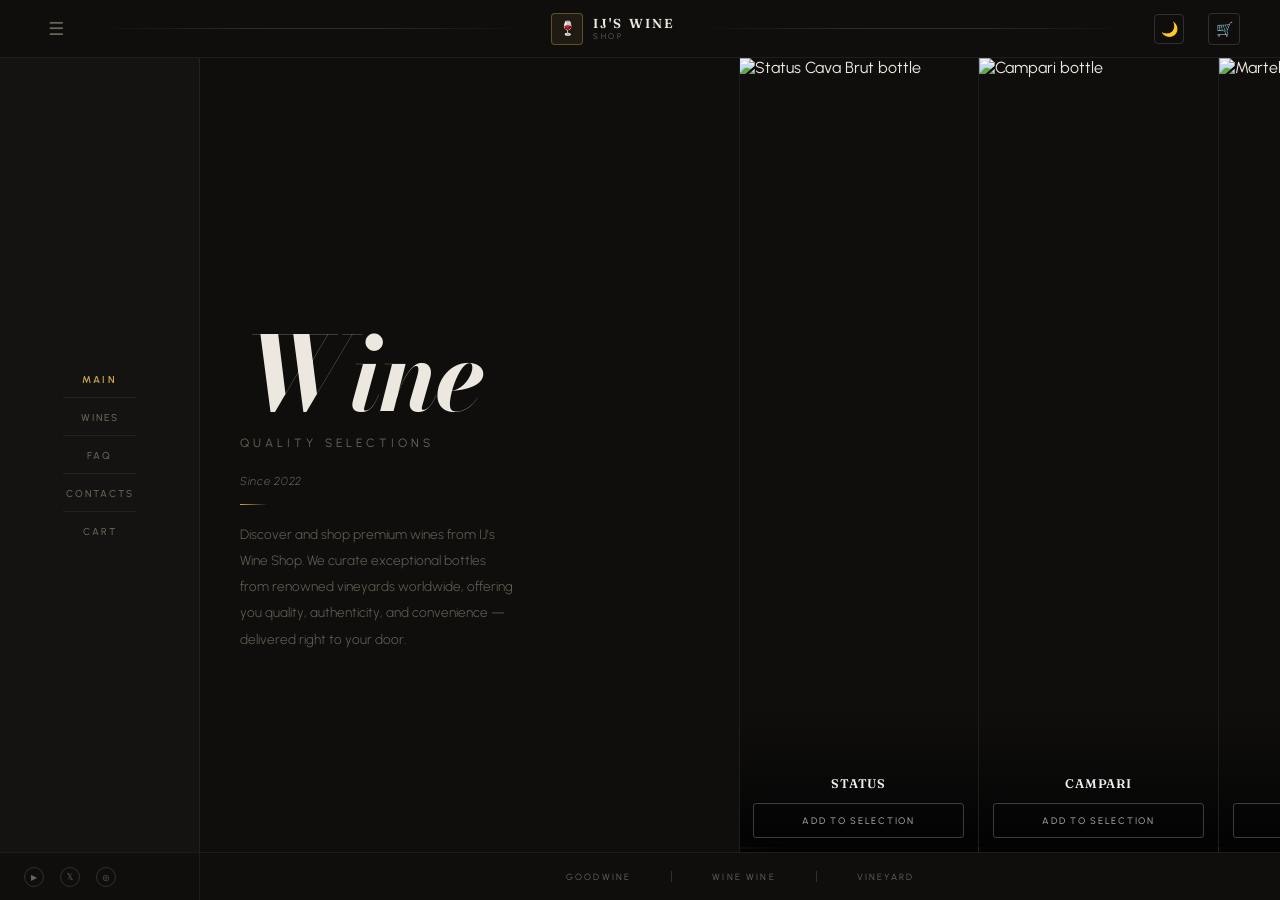
==== index.html @ 63ef61d8 "Update index.html" ====
<!doctype html>
<html lang="en">
  <head>
    <meta charset="UTF-8" />
    <meta name="viewport" content="width=device-width, initial-scale=1.0" />
    <title>IJ'S Wine Shop</title>
    <link
      rel="stylesheet"
      href="https://fonts.googleapis.com/css2?family=Material+Symbols+Outlined:opsz,wght,FILL,GRAD@24,400,0,0&icon_names=side_navigation"
    />
    <link rel="stylesheet" href="styles.css" />
    <link rel="stylesheet" href="light-theme.css" />
  </head>
  <body>
    <!-- HEADER -->
    <header>
      <!-- sidebar toggle moved to LEFT -->
      <div id="sidebar-toggle" class="sidebar-toggle">☰</div>

      <div class="header-line"></div>

      <a class="header-logo" href="#">
        <div class="logo-icon">🍷</div>
        <div class="logo-text">
          <span class="brand">IJ's Wine</span>
          <span class="sub">Shop</span>
        </div>
      </a>

      <div class="header-line"></div>
      <button id="theme-toggle" title="Switch to light mode">🌙</button>
      <!-- cart button replaces sidebar toggle position on RIGHT -->
      <button id="cart-btn" class="cart-btn" aria-label="Open cart">
        🛒
        <span class="cart-badge" id="cart-badge">0</span>
      </button>
    </header>

    <!-- BODY LAYOUT -->
    <div class="page-body">
      <!-- SIDEBAR -->
      <nav class="sidebar">
        <ul>
          <li class="active">Main</li>
          <li>Wines</li>
          <li>FAQ</li>
          <li>Contacts</li>
          <li>Cart</li>
        </ul>
      </nav>

      <!-- MAIN -->
      <main>
        <!-- ═══ TAB: MAIN ═══ -->
        <div class="tab-panel active" id="tab-main">
          <section class="hero">
            <div>
              <h1 class="hero-title">Wine</h1>
              <p class="hero-subtitle">Quality Selections</p>
              <p class="hero-date">Since 2022</p>
              <div class="hero-rule"></div>
              <p class="hero-desc">
                Discover and shop premium wines from IJ's Wine Shop. We curate
                exceptional bottles from renowned vineyards worldwide, offering
                you quality, authenticity, and convenience — delivered right to
                your door.
              </p>
            </div>
          </section>

          <div class="wines-panel">
            <div class="wine-card">
              <img
                src="https://images.unsplash.com/photo-1743184579851-5ec9972100b3?w=520&q=80&auto=format&fit=crop"
                alt="Status Cava Brut bottle"
                loading="lazy"
              />
              <div class="wine-card-footer">
                <p class="wine-name">Status</p>
              </div>
              <div class="wine-card-overlay">
                <p class="wine-tag">Spain · NV</p>
                <p class="wine-name">Status</p>
                <p class="wine-type">Sparkling, Brut</p>
                <div class="wine-meta">
                  <span class="wine-badge">12% ABV</span>
                  <span class="wine-badge">750ml</span>
                  <span class="wine-badge">Cava</span>
                </div>
                <div class="wine-divider"></div>
                <p class="wine-price">₦18,000 <span>/ bottle</span></p>
              </div>
              <button class="wine-add">Add to Selection</button>
            </div>

            <div class="wine-card">
              <img
                src="https://images.unsplash.com/photo-1701541065406-286a94081f63?w=520&q=80&auto=format&fit=crop"
                alt="Campari bottle"
                loading="lazy"
              />
              <div class="wine-card-footer">
                <p class="wine-name">Campari</p>
              </div>
              <div class="wine-card-overlay">
                <p class="wine-tag">Italy · NV</p>
                <p class="wine-name">Campari</p>
                <p class="wine-type">Aperitif, Bitter</p>
                <div class="wine-meta">
                  <span class="wine-badge">25% ABV</span>
                  <span class="wine-badge">750ml</span>
                  <span class="wine-badge">Liqueur</span>
                </div>
                <div class="wine-divider"></div>
                <p class="wine-price">₦24,500 <span>/ bottle</span></p>
              </div>
              <button class="wine-add">Add to Selection</button>
            </div>

            <div class="wine-card">
              <img
                src="https://images.unsplash.com/photo-1619451050621-83cb7aada2d7?w=520&q=80&auto=format&fit=crop"
                alt="Martell VSOP Cognac bottle"
                loading="lazy"
              />
              <div class="wine-card-footer">
                <p class="wine-name">Martell VSOP</p>
              </div>
              <div class="wine-card-overlay">
                <p class="wine-tag">Cognac, France · NV</p>
                <p class="wine-name">Martell VSOP</p>
                <p class="wine-type">Cognac, Premium</p>
                <div class="wine-meta">
                  <span class="wine-badge">40% ABV</span>
                  <span class="wine-badge">750ml</span>
                  <span class="wine-badge">Brandy</span>
                </div>
                <div class="wine-divider"></div>
                <p class="wine-price">₦52,000 <span>/ bottle</span></p>
              </div>
              <button class="wine-add">Add to Selection</button>
            </div>

            <div class="wine-card">
              <img
                src="https://images.unsplash.com/photo-1700893417465-fd14dbc27ffb?w=520&q=80&auto=format&fit=crop"
                alt="Martin Richman Pinot Noir bottle"
                loading="lazy"
              />
              <div class="wine-card-footer">
                <p class="wine-name">Martin Richman</p>
              </div>
              <div class="wine-card-overlay">
                <p class="wine-tag">California · 2019</p>
                <p class="wine-name">Martin Richman</p>
                <p class="wine-type">Red, Balanced</p>
                <div class="wine-meta">
                  <span class="wine-badge">13.5% ABV</span>
                  <span class="wine-badge">750ml</span>
                  <span class="wine-badge">Pinot Noir</span>
                </div>
                <div class="wine-divider"></div>
                <p class="wine-price">₦38,000 <span>/ bottle</span></p>
              </div>
              <button class="wine-add">Add to Selection</button>
            </div>

            <div class="wine-card">
              <img
                src="https://images.unsplash.com/photo-1534221905680-192a9a88ac81?w=520&q=80&auto=format&fit=crop"
                alt="Johnnie Walker Red Label bottle"
                loading="lazy"
              />
              <div class="wine-card-footer">
                <p class="wine-name">Johnnie Walker Red Label</p>
              </div>
              <div class="wine-card-overlay">
                <p class="wine-tag">Scotland · NV</p>
                <p class="wine-name">Johnnie Walker Red Label</p>
                <p class="wine-type">Whisky, Blended</p>
                <div class="wine-meta">
                  <span class="wine-badge">40% ABV</span>
                  <span class="wine-badge">750ml</span>
                  <span class="wine-badge">Scotch</span>
                </div>
                <div class="wine-divider"></div>
                <p class="wine-price">₦36,500 <span>/ bottle</span></p>
              </div>
              <button class="wine-add">Add to Selection</button>
            </div>
          </div>
        </div>

        <!-- ═══ TAB: WINES ═══ -->
        <div class="tab-panel" id="tab-wines">
          <div class="catalogue-panel">
            <div class="catalogue-header">
              <p class="catalogue-eyebrow">Full Collection</p>
              <h2 class="catalogue-title">All Wines</h2>
              <div class="catalogue-filters">
                <button class="filter-btn active" data-filter="all">All</button>
                <button class="filter-btn" data-filter="red">Red</button>
                <button class="filter-btn" data-filter="white">White</button>
                <button class="filter-btn" data-filter="rosé">Rosé</button>
                <button class="filter-btn" data-filter="champagne">
                  Champagne
                </button>
              </div>
            </div>
            <div class="catalogue-grid">
              <div class="catalogue-item" data-type="red">
                <div class="catalogue-item-img">
                  <div class="bottle-skeleton">
                    <div class="skeleton-foil"></div>
                    <div class="skeleton-neck"></div>
                    <div class="skeleton-shoulder"></div>
                    <div class="skeleton-body">
                      <div class="skeleton-label">
                        <div class="skeleton-line skeleton-line--short"></div>
                        <div class="skeleton-line skeleton-line--long"></div>
                        <div class="skeleton-line skeleton-line--mid"></div>
                      </div>
                    </div>
                  </div>
                </div>
                <div class="catalogue-item-info">
                  <p class="catalogue-tag">North Carolina · 2020</p>
                  <p class="catalogue-name">Duplin Hat</p>
                  <p class="catalogue-type">Red, Sweet</p>
                </div>
                <div class="catalogue-item-meta">
                  <span class="wine-badge">11% ABV</span
                  ><span class="wine-badge">Muscadine</span>
                </div>
                <p class="catalogue-price">₦22,000</p>
                <button class="catalogue-add">Add</button>
              </div>

              <div class="catalogue-item" data-type="white">
                <div class="catalogue-item-img">
                  <div class="bottle-skeleton">
                    <div class="skeleton-foil"></div>
                    <div class="skeleton-neck"></div>
                    <div class="skeleton-shoulder"></div>
                    <div class="skeleton-body">
                      <div class="skeleton-label">
                        <div class="skeleton-line skeleton-line--short"></div>
                        <div class="skeleton-line skeleton-line--long"></div>
                        <div class="skeleton-line skeleton-line--mid"></div>
                      </div>
                    </div>
                  </div>
                </div>
                <div class="catalogue-item-info">
                  <p class="catalogue-tag">Napa Valley · 2019</p>
                  <p class="catalogue-name">First Press, Chardonnay</p>
                  <p class="catalogue-type">White, Semi Dry</p>
                </div>
                <div class="catalogue-item-meta">
                  <span class="wine-badge">13% ABV</span
                  ><span class="wine-badge">Oak Aged</span>
                </div>
                <p class="catalogue-price">₦28,000</p>
                <button class="catalogue-add">Add</button>
              </div>

              <div class="catalogue-item" data-type="red">
                <div class="catalogue-item-img">
                  <div class="bottle-skeleton">
                    <div class="skeleton-foil"></div>
                    <div class="skeleton-neck"></div>
                    <div class="skeleton-shoulder"></div>
                    <div class="skeleton-body">
                      <div class="skeleton-label">
                        <div class="skeleton-line skeleton-line--short"></div>
                        <div class="skeleton-line skeleton-line--long"></div>
                        <div class="skeleton-line skeleton-line--mid"></div>
                      </div>
                    </div>
                  </div>
                </div>
                <div class="catalogue-item-info">
                  <p class="catalogue-tag">Bordeaux · 2018</p>
                  <p class="catalogue-name">Château Margaux</p>
                  <p class="catalogue-type">Red, Dry</p>
                </div>
                <div class="catalogue-item-meta">
                  <span class="wine-badge">14% ABV</span
                  ><span class="wine-badge">Cabernet</span>
                </div>
                <p class="catalogue-price">₦95,000</p>
                <button class="catalogue-add">Add</button>
              </div>

              <div class="catalogue-item" data-type="white">
                <div class="catalogue-item-img">
                  <div class="bottle-skeleton">
                    <div class="skeleton-foil"></div>
                    <div class="skeleton-neck"></div>
                    <div class="skeleton-shoulder"></div>
                    <div class="skeleton-body">
                      <div class="skeleton-label">
                        <div class="skeleton-line skeleton-line--short"></div>
                        <div class="skeleton-line skeleton-line--long"></div>
                        <div class="skeleton-line skeleton-line--mid"></div>
                      </div>
                    </div>
                  </div>
                </div>
                <div class="catalogue-item-info">
                  <p class="catalogue-tag">Marlborough · 2021</p>
                  <p class="catalogue-name">Cloudy Bay, Sauvignon</p>
                  <p class="catalogue-type">White, Dry</p>
                </div>
                <div class="catalogue-item-meta">
                  <span class="wine-badge">12.5% ABV</span
                  ><span class="wine-badge">Crisp</span>
                </div>
                <p class="catalogue-price">₦35,000</p>
                <button class="catalogue-add">Add</button>
              </div>

              <div class="catalogue-item" data-type="rosé">
                <div class="catalogue-item-img">
                  <div class="bottle-skeleton">
                    <div class="skeleton-foil"></div>
                    <div class="skeleton-neck"></div>
                    <div class="skeleton-shoulder"></div>
                    <div class="skeleton-body">
                      <div class="skeleton-label">
                        <div class="skeleton-line skeleton-line--short"></div>
                        <div class="skeleton-line skeleton-line--long"></div>
                        <div class="skeleton-line skeleton-line--mid"></div>
                      </div>
                    </div>
                  </div>
                </div>
                <div class="catalogue-item-info">
                  <p class="catalogue-tag">Provence · 2022</p>
                  <p class="catalogue-name">Whispering Angel</p>
                  <p class="catalogue-type">Rosé, Dry</p>
                </div>
                <div class="catalogue-item-meta">
                  <span class="wine-badge">13% ABV</span
                  ><span class="wine-badge">Grenache</span>
                </div>
                <p class="catalogue-price">₦42,000</p>
                <button class="catalogue-add">Add</button>
              </div>

              <div class="catalogue-item" data-type="red">
                <div class="catalogue-item-img">
                  <div class="bottle-skeleton">
                    <div class="skeleton-foil"></div>
                    <div class="skeleton-neck"></div>
                    <div class="skeleton-shoulder"></div>
                    <div class="skeleton-body">
                      <div class="skeleton-label">
                        <div class="skeleton-line skeleton-line--short"></div>
                        <div class="skeleton-line skeleton-line--long"></div>
                        <div class="skeleton-line skeleton-line--mid"></div>
                      </div>
                    </div>
                  </div>
                </div>
                <div class="catalogue-item-info">
                  <p class="catalogue-tag">Barossa Valley · 2017</p>
                  <p class="catalogue-name">Penfolds Grange</p>
                  <p class="catalogue-type">Red, Full Bodied</p>
                </div>
                <div class="catalogue-item-meta">
                  <span class="wine-badge">14.5% ABV</span
                  ><span class="wine-badge">Shiraz</span>
                </div>
                <p class="catalogue-price">₦180,000</p>
                <button class="catalogue-add">Add</button>
              </div>

              <div class="catalogue-item" data-type="champagne">
                <div class="catalogue-item-img">
                  <div class="bottle-skeleton">
                    <div class="skeleton-foil"></div>
                    <div class="skeleton-neck"></div>
                    <div class="skeleton-shoulder"></div>
                    <div class="skeleton-body">
                      <div class="skeleton-label">
                        <div class="skeleton-line skeleton-line--short"></div>
                        <div class="skeleton-line skeleton-line--long"></div>
                        <div class="skeleton-line skeleton-line--mid"></div>
                      </div>
                    </div>
                  </div>
                </div>
                <div class="catalogue-item-info">
                  <p class="catalogue-tag">Reims, France · NV</p>
                  <p class="catalogue-name">Veuve Clicquot</p>
                  <p class="catalogue-type">Champagne, Brut</p>
                </div>
                <div class="catalogue-item-meta">
                  <span class="wine-badge">12% ABV</span
                  ><span class="wine-badge">Pinot Noir</span>
                </div>
                <p class="catalogue-price">₦68,000</p>
                <button class="catalogue-add">Add</button>
              </div>

              <div class="catalogue-item" data-type="red">
                <div class="catalogue-item-img">
                  <div class="bottle-skeleton">
                    <div class="skeleton-foil"></div>
                    <div class="skeleton-neck"></div>
                    <div class="skeleton-shoulder"></div>
                    <div class="skeleton-body">
                      <div class="skeleton-label">
                        <div class="skeleton-line skeleton-line--short"></div>
                        <div class="skeleton-line skeleton-line--long"></div>
                        <div class="skeleton-line skeleton-line--mid"></div>
                      </div>
                    </div>
                  </div>
                </div>
                <div class="catalogue-item-info">
                  <p class="catalogue-tag">Napa Valley · 2019</p>
                  <p class="catalogue-name">Opus One</p>
                  <p class="catalogue-type">Red, Bold</p>
                </div>
                <div class="catalogue-item-meta">
                  <span class="wine-badge">15% ABV</span
                  ><span class="wine-badge">Meritage</span>
                </div>
                <p class="catalogue-price">₦220,000</p>
                <button class="catalogue-add">Add</button>
              </div>

              <div class="catalogue-item" data-type="white">
                <div class="catalogue-item-img">
                  <div class="bottle-skeleton">
                    <div class="skeleton-foil"></div>
                    <div class="skeleton-neck"></div>
                    <div class="skeleton-shoulder"></div>
                    <div class="skeleton-body">
                      <div class="skeleton-label">
                        <div class="skeleton-line skeleton-line--short"></div>
                        <div class="skeleton-line skeleton-line--long"></div>
                        <div class="skeleton-line skeleton-line--mid"></div>
                      </div>
                    </div>
                  </div>
                </div>
                <div class="catalogue-item-info">
                  <p class="catalogue-tag">Burgundy · 2020</p>
                  <p class="catalogue-name">Chablis Premier Cru</p>
                  <p class="catalogue-type">White, Dry</p>
                </div>
                <div class="catalogue-item-meta">
                  <span class="wine-badge">12.5% ABV</span
                  ><span class="wine-badge">Chardonnay</span>
                </div>
                <p class="catalogue-price">₦55,000</p>
                <button class="catalogue-add">Add</button>
              </div>

              <div class="catalogue-item" data-type="red">
                <div class="catalogue-item-img">
                  <div class="bottle-skeleton">
                    <div class="skeleton-foil"></div>
                    <div class="skeleton-neck"></div>
                    <div class="skeleton-shoulder"></div>
                    <div class="skeleton-body">
                      <div class="skeleton-label">
                        <div class="skeleton-line skeleton-line--short"></div>
                        <div class="skeleton-line skeleton-line--long"></div>
                        <div class="skeleton-line skeleton-line--mid"></div>
                      </div>
                    </div>
                  </div>
                </div>
                <div class="catalogue-item-info">
                  <p class="catalogue-tag">Tuscany · 2018</p>
                  <p class="catalogue-name">Sassicaia</p>
                  <p class="catalogue-type">Red, Dry</p>
                </div>
                <div class="catalogue-item-meta">
                  <span class="wine-badge">13.5% ABV</span
                  ><span class="wine-badge">Cabernet</span>
                </div>
                <p class="catalogue-price">₦145,000</p>
                <button class="catalogue-add">Add</button>
              </div>

              <div class="catalogue-item" data-type="champagne">
                <div class="catalogue-item-img">
                  <div class="bottle-skeleton">
                    <div class="skeleton-foil"></div>
                    <div class="skeleton-neck"></div>
                    <div class="skeleton-shoulder"></div>
                    <div class="skeleton-body">
                      <div class="skeleton-label">
                        <div class="skeleton-line skeleton-line--short"></div>
                        <div class="skeleton-line skeleton-line--long"></div>
                        <div class="skeleton-line skeleton-line--mid"></div>
                      </div>
                    </div>
                  </div>
                </div>
                <div class="catalogue-item-info">
                  <p class="catalogue-tag">Épernay · 2013</p>
                  <p class="catalogue-name">Dom Pérignon</p>
                  <p class="catalogue-type">Champagne, Vintage</p>
                </div>
                <div class="catalogue-item-meta">
                  <span class="wine-badge">12.5% ABV</span
                  ><span class="wine-badge">Blend</span>
                </div>
                <p class="catalogue-price">₦310,000</p>
                <button class="catalogue-add">Add</button>
              </div>

              <div class="catalogue-item" data-type="rosé">
                <div class="catalogue-item-img">
                  <div class="bottle-skeleton">
                    <div class="skeleton-foil"></div>
                    <div class="skeleton-neck"></div>
                    <div class="skeleton-shoulder"></div>
                    <div class="skeleton-body">
                      <div class="skeleton-label">
                        <div class="skeleton-line skeleton-line--short"></div>
                        <div class="skeleton-line skeleton-line--long"></div>
                        <div class="skeleton-line skeleton-line--mid"></div>
                      </div>
                    </div>
                  </div>
                </div>
                <div class="catalogue-item-info">
                  <p class="catalogue-tag">Provence · 2022</p>
                  <p class="catalogue-name">Miraval Rosé</p>
                  <p class="catalogue-type">Rosé, Dry</p>
                </div>
                <div class="catalogue-item-meta">
                  <span class="wine-badge">13% ABV</span
                  ><span class="wine-badge">Cinsault</span>
                </div>
                <p class="catalogue-price">₦38,000</p>
                <button class="catalogue-add">Add</button>
              </div>

              <div class="catalogue-item" data-type="red">
                <div class="catalogue-item-img">
                  <div class="bottle-skeleton">
                    <div class="skeleton-foil"></div>
                    <div class="skeleton-neck"></div>
                    <div class="skeleton-shoulder"></div>
                    <div class="skeleton-body">
                      <div class="skeleton-label">
                        <div class="skeleton-line skeleton-line--short"></div>
                        <div class="skeleton-line skeleton-line--long"></div>
                        <div class="skeleton-line skeleton-line--mid"></div>
                      </div>
                    </div>
                  </div>
                </div>
                <div class="catalogue-item-info">
                  <p class="catalogue-tag">Rhône · 2019</p>
                  <p class="catalogue-name">Châteauneuf-du-Pape</p>
                  <p class="catalogue-type">Red, Bold</p>
                </div>
                <div class="catalogue-item-meta">
                  <span class="wine-badge">14.5% ABV</span
                  ><span class="wine-badge">Grenache</span>
                </div>
                <p class="catalogue-price">₦75,000</p>
                <button class="catalogue-add">Add</button>
              </div>

              <div class="catalogue-item" data-type="white">
                <div class="catalogue-item-img">
                  <div class="bottle-skeleton">
                    <div class="skeleton-foil"></div>
                    <div class="skeleton-neck"></div>
                    <div class="skeleton-shoulder"></div>
                    <div class="skeleton-body">
                      <div class="skeleton-label">
                        <div class="skeleton-line skeleton-line--short"></div>
                        <div class="skeleton-line skeleton-line--long"></div>
                        <div class="skeleton-line skeleton-line--mid"></div>
                      </div>
                    </div>
                  </div>
                </div>
                <div class="catalogue-item-info">
                  <p class="catalogue-tag">Loire Valley · 2021</p>
                  <p class="catalogue-name">Sancerre Blanc</p>
                  <p class="catalogue-type">White, Crisp</p>
                </div>
                <div class="catalogue-item-meta">
                  <span class="wine-badge">12% ABV</span
                  ><span class="wine-badge">Sauvignon Blanc</span>
                </div>
                <p class="catalogue-price">₦48,000</p>
                <button class="catalogue-add">Add</button>
              </div>

              <div class="catalogue-item" data-type="red">
                <div class="catalogue-item-img">
                  <div class="bottle-skeleton">
                    <div class="skeleton-foil"></div>
                    <div class="skeleton-neck"></div>
                    <div class="skeleton-shoulder"></div>
                    <div class="skeleton-body">
                      <div class="skeleton-label">
                        <div class="skeleton-line skeleton-line--short"></div>
                        <div class="skeleton-line skeleton-line--long"></div>
                        <div class="skeleton-line skeleton-line--mid"></div>
                      </div>
                    </div>
                  </div>
                </div>
                <div class="catalogue-item-info">
                  <p class="catalogue-tag">Veneto · 2017</p>
                  <p class="catalogue-name">Amarone della Valpolicella</p>
                  <p class="catalogue-type">Red, Full Bodied</p>
                </div>
                <div class="catalogue-item-meta">
                  <span class="wine-badge">15.5% ABV</span
                  ><span class="wine-badge">Corvina</span>
                </div>
                <p class="catalogue-price">₦165,000</p>
                <button class="catalogue-add">Add</button>
              </div>

              <div class="catalogue-item" data-type="champagne">
                <div class="catalogue-item-img">
                  <div class="bottle-skeleton">
                    <div class="skeleton-foil"></div>
                    <div class="skeleton-neck"></div>
                    <div class="skeleton-shoulder"></div>
                    <div class="skeleton-body">
                      <div class="skeleton-label">
                        <div class="skeleton-line skeleton-line--short"></div>
                        <div class="skeleton-line skeleton-line--long"></div>
                        <div class="skeleton-line skeleton-line--mid"></div>
                      </div>
                    </div>
                  </div>
                </div>
                <div class="catalogue-item-info">
                  <p class="catalogue-tag">Reims · 2002</p>
                  <p class="catalogue-name">Krug Clos d'Ambonnay</p>
                  <p class="catalogue-type">Champagne, Prestige</p>
                </div>
                <div class="catalogue-item-meta">
                  <span class="wine-badge">12% ABV</span
                  ><span class="wine-badge">Vintage</span>
                </div>
                <p class="catalogue-price">₦425,000</p>
                <button class="catalogue-add">Add</button>
              </div>

              <div class="catalogue-item" data-type="rosé">
                <div class="catalogue-item-img">
                  <div class="bottle-skeleton">
                    <div class="skeleton-foil"></div>
                    <div class="skeleton-neck"></div>
                    <div class="skeleton-shoulder"></div>
                    <div class="skeleton-body">
                      <div class="skeleton-label">
                        <div class="skeleton-line skeleton-line--short"></div>
                        <div class="skeleton-line skeleton-line--long"></div>
                        <div class="skeleton-line skeleton-line--mid"></div>
                      </div>
                    </div>
                  </div>
                </div>
                <div class="catalogue-item-info">
                  <p class="catalogue-tag">Provence · 2021</p>
                  <p class="catalogue-name">Bandol Rosé</p>
                  <p class="catalogue-type">Rosé, Structured</p>
                </div>
                <div class="catalogue-item-meta">
                  <span class="wine-badge">13.5% ABV</span
                  ><span class="wine-badge">Mourvèdre</span>
                </div>
                <p class="catalogue-price">₦51,000</p>
                <button class="catalogue-add">Add</button>
              </div>

              <div class="catalogue-item" data-type="red">
                <div class="catalogue-item-img">
                  <div class="bottle-skeleton">
                    <div class="skeleton-foil"></div>
                    <div class="skeleton-neck"></div>
                    <div class="skeleton-shoulder"></div>
                    <div class="skeleton-body">
                      <div class="skeleton-label">
                        <div class="skeleton-line skeleton-line--short"></div>
                        <div class="skeleton-line skeleton-line--long"></div>
                        <div class="skeleton-line skeleton-line--mid"></div>
                      </div>
                    </div>
                  </div>
                </div>
                <div class="catalogue-item-info">
                  <p class="catalogue-tag">Piedmont · 2018</p>
                  <p class="catalogue-name">Barolo DOCG</p>
                  <p class="catalogue-type">Red, Elegant</p>
                </div>
                <div class="catalogue-item-meta">
                  <span class="wine-badge">14% ABV</span
                  ><span class="wine-badge">Nebbiolo</span>
                </div>
                <p class="catalogue-price">₦88,000</p>
                <button class="catalogue-add">Add</button>
              </div>

              <div class="catalogue-item" data-type="white">
                <div class="catalogue-item-img">
                  <div class="bottle-skeleton">
                    <div class="skeleton-foil"></div>
                    <div class="skeleton-neck"></div>
                    <div class="skeleton-shoulder"></div>
                    <div class="skeleton-body">
                      <div class="skeleton-label">
                        <div class="skeleton-line skeleton-line--short"></div>
                        <div class="skeleton-line skeleton-line--long"></div>
                        <div class="skeleton-line skeleton-line--mid"></div>
                      </div>
                    </div>
                  </div>
                </div>
                <div class="catalogue-item-info">
                  <p class="catalogue-tag">Alsace · 2020</p>
                  <p class="catalogue-name">Riesling Grand Cru</p>
                  <p class="catalogue-type">White, Floral</p>
                </div>
                <div class="catalogue-item-meta">
                  <span class="wine-badge">12.5% ABV</span
                  ><span class="wine-badge">Riesling</span>
                </div>
                <p class="catalogue-price">₦62,000</p>
                <button class="catalogue-add">Add</button>
              </div>

              <div class="catalogue-item" data-type="red">
                <div class="catalogue-item-img">
                  <div class="bottle-skeleton">
                    <div class="skeleton-foil"></div>
                    <div class="skeleton-neck"></div>
                    <div class="skeleton-shoulder"></div>
                    <div class="skeleton-body">
                      <div class="skeleton-label">
                        <div class="skeleton-line skeleton-line--short"></div>
                        <div class="skeleton-line skeleton-line--long"></div>
                        <div class="skeleton-line skeleton-line--mid"></div>
                      </div>
                    </div>
                  </div>
                </div>
                <div class="catalogue-item-info">
                  <p class="catalogue-tag">Tuscany · 2016</p>
                  <p class="catalogue-name">Brunello di Montalcino</p>
                  <p class="catalogue-type">Red, Complex</p>
                </div>
                <div class="catalogue-item-meta">
                  <span class="wine-badge">14.5% ABV</span
                  ><span class="wine-badge">Brunello</span>
                </div>
                <p class="catalogue-price">₦135,000</p>
                <button class="catalogue-add">Add</button>
              </div>

              <div class="catalogue-item" data-type="champagne">
                <div class="catalogue-item-img">
                  <div class="bottle-skeleton">
                    <div class="skeleton-foil"></div>
                    <div class="skeleton-neck"></div>
                    <div class="skeleton-shoulder"></div>
                    <div class="skeleton-body">
                      <div class="skeleton-label">
                        <div class="skeleton-line skeleton-line--short"></div>
                        <div class="skeleton-line skeleton-line--long"></div>
                        <div class="skeleton-line skeleton-line--mid"></div>
                      </div>
                    </div>
                  </div>
                </div>
                <div class="catalogue-item-info">
                  <p class="catalogue-tag">Champagne · NV</p>
                  <p class="catalogue-name">Laurent-Perrier Grand Siècle</p>
                  <p class="catalogue-type">Champagne, Prestige</p>
                </div>
                <div class="catalogue-item-meta">
                  <span class="wine-badge">12% ABV</span
                  ><span class="wine-badge">Multi-Vintage</span>
                </div>
                <p class="catalogue-price">₦185,000</p>
                <button class="catalogue-add">Add</button>
              </div>

              <div class="catalogue-item" data-type="white">
                <div class="catalogue-item-img">
                  <div class="bottle-skeleton">
                    <div class="skeleton-foil"></div>
                    <div class="skeleton-neck"></div>
                    <div class="skeleton-shoulder"></div>
                    <div class="skeleton-body">
                      <div class="skeleton-label">
                        <div class="skeleton-line skeleton-line--short"></div>
                        <div class="skeleton-line skeleton-line--long"></div>
                        <div class="skeleton-line skeleton-line--mid"></div>
                      </div>
                    </div>
                  </div>
                </div>
                <div class="catalogue-item-info">
                  <p class="catalogue-tag">Burgundy · 2019</p>
                  <p class="catalogue-name">Puligny-Montrachet</p>
                  <p class="catalogue-type">White, Mineral</p>
                </div>
                <div class="catalogue-item-meta">
                  <span class="wine-badge">13% ABV</span
                  ><span class="wine-badge">Chardonnay</span>
                </div>
                <p class="catalogue-price">₦125,000</p>
                <button class="catalogue-add">Add</button>
              </div>
            </div>
          </div>
        </div>

        <!-- ═══ TAB: FAQ ═══ -->
        <div class="tab-panel" id="tab-faq">
          <div class="content-panel">
            <div class="content-panel-inner">
              <p class="content-eyebrow">Got questions?</p>
              <h2 class="content-title">Ask Us Anything</h2>
              <div class="content-rule"></div>
              <p class="content-desc">
                Whether it's about a specific wine, delivery, or pairing advice
                — send us your question and we'll get back to you personally.
              </p>
              <form class="faq-form" onsubmit="handleFaqSubmit(event)">
                <div class="form-group">
                  <label class="form-label">Your Name</label>
                  <input
                    class="form-input"
                    type="text"
                    placeholder="e.g. Adaeze Okonkwo"
                  />
                </div>
                <div class="form-group">
                  <label class="form-label">Email Address</label>
                  <input
                    class="form-input"
                    type="email"
                    placeholder="you@example.com"
                  />
                </div>
                <div class="form-group">
                  <label class="form-label">Your Question</label>
                  <textarea
                    class="form-input form-textarea"
                    placeholder="What would you like to know?"
                  ></textarea>
                </div>
                <button type="submit" class="form-submit">
                  Send Question →
                </button>
              </form>
            </div>
          </div>
        </div>

        <!-- ═══ TAB: CONTACTS ═══ -->
        <div class="tab-panel" id="tab-contacts">
          <div class="content-panel">
            <div class="content-panel-inner">
              <p class="content-eyebrow">Come find us</p>
              <h2 class="content-title">Contact</h2>
              <div class="content-rule"></div>
              <div class="contact-list">
                <div class="contact-item">
                  <span class="contact-label">Address</span>
                  <span class="contact-value"
                    >14 Victoria Island Close,<br />Lagos, Nigeria</span
                  >
                </div>
                <div class="contact-divider"></div>
                <div class="contact-item">
                  <span class="contact-label">Email</span>
                  <a
                    class="contact-value contact-link"
                    href="mailto:hello@ijswine.com"
                    >hello@ijswine.com</a
                  >
                </div>
                <div class="contact-divider"></div>
                <div class="contact-item">
                  <span class="contact-label">Phone</span>
                  <a
                    class="contact-value contact-link"
                    href="tel:+2348012345678"
                    >+234 801 234 5678</a
                  >
                </div>
                <div class="contact-divider"></div>
                <div class="contact-item">
                  <span class="contact-label">Hours</span>
                  <span class="contact-value">Mon – Sat · 10am to 8pm</span>
                </div>
              </div>
            </div>
          </div>
        </div>

        <!-- ═══ TAB: CART ═══ -->
        <div class="tab-panel" id="tab-cart">
          <div class="cart-panel">
            <!-- LEFT: cart items list -->
            <div class="cart-items-col">
              <div class="cart-col-header">
                <p class="cart-col-eyebrow">Your Selection</p>
                <h2 class="cart-col-title">Cart</h2>
                <span class="cart-col-count" id="cart-count-label"
                  >0 items</span
                >
              </div>

              <!-- placeholder rows — replace with real items via JS -->
              <div class="cart-list" id="cart-list">
                <div class="cart-row">
                  <div class="cart-row-img">
                    <div class="bottle-skeleton">
                      <div class="skeleton-foil"></div>
                      <div class="skeleton-neck"></div>
                      <div class="skeleton-shoulder"></div>
                      <div class="skeleton-body"></div>
                    </div>
                  </div>
                  <div class="cart-row-info">
                    <p class="cart-row-name">Status Cava Brut</p>
                    <p class="cart-row-type">Sparkling · Spain</p>
                  </div>
                  <div class="cart-row-qty">
                    <button class="cart-qty-btn">−</button>
                    <span class="cart-qty-num">1</span>
                    <button class="cart-qty-btn">+</button>
                  </div>
                  <p class="cart-row-price">₦18,000</p>
                  <button class="cart-remove">×</button>
                </div>

                <div class="cart-row">
                  <div class="cart-row-img">
                    <div class="bottle-skeleton">
                      <div class="skeleton-foil"></div>
                      <div class="skeleton-neck"></div>
                      <div class="skeleton-shoulder"></div>
                      <div class="skeleton-body"></div>
                    </div>
                  </div>
                  <div class="cart-row-info">
                    <p class="cart-row-name">Martell VSOP</p>
                    <p class="cart-row-type">Cognac · France</p>
                  </div>
                  <div class="cart-row-qty">
                    <button class="cart-qty-btn">−</button>
                    <span class="cart-qty-num">2</span>
                    <button class="cart-qty-btn">+</button>
                  </div>
                  <p class="cart-row-price">₦104,000</p>
                  <button class="cart-remove">×</button>
                </div>

                <div class="cart-row">
                  <div class="cart-row-img">
                    <div class="bottle-skeleton">
                      <div class="skeleton-foil"></div>
                      <div class="skeleton-neck"></div>
                      <div class="skeleton-shoulder"></div>
                      <div class="skeleton-body"></div>
                    </div>
                  </div>
                  <div class="cart-row-info">
                    <p class="cart-row-name">Château Margaux</p>
                    <p class="cart-row-type">Red, Dry · Bordeaux</p>
                  </div>
                  <div class="cart-row-qty">
                    <button class="cart-qty-btn">−</button>
                    <span class="cart-qty-num">1</span>
                    <button class="cart-qty-btn">+</button>
                  </div>
                  <p class="cart-row-price">₦95,000</p>
                  <button class="cart-remove">×</button>
                </div>
              </div>
            </div>

            <!-- RIGHT: order summary -->
            <div class="cart-summary-col">
              <h3 class="cart-summary-title">Order Summary</h3>

              <div class="cart-summary-row">
                <span class="cart-summary-label">Subtotal</span>
                <span class="cart-summary-value">₦217,000</span>
              </div>
              <div class="cart-summary-row">
                <span class="cart-summary-label">Delivery</span>
                <span class="cart-summary-value">₦5,000</span>
              </div>
              <div class="cart-summary-row">
                <span class="cart-summary-label">Discount</span>
                <span class="cart-summary-value">—</span>
              </div>

              <div class="cart-summary-rule"></div>

              <div class="cart-summary-row">
                <span class="cart-summary-label">Total</span>
                <span class="cart-summary-value total">₦222,000</span>
              </div>

              <div class="cart-summary-rule"></div>

              <div class="cart-promo">
                <input
                  class="cart-promo-input"
                  type="text"
                  placeholder="Promo code"
                />
                <button class="cart-promo-btn">Apply</button>
              </div>

              <button class="cart-checkout-btn">Proceed to Checkout →</button>
              <p class="cart-note">Secure checkout · Delivery within Lagos</p>
            </div>
          </div>
          <!-- CHECKOUT PANEL — hidden by default, shown when Proceed is clicked -->
          <div class="checkout-panel" id="checkout-panel" style="display: none">
            <div class="checkout-inner">
              <div class="checkout-header">
                <button class="checkout-back" id="checkout-back">
                  ← Back to Cart
                </button>
                <p class="checkout-eyebrow">Secure Payment</p>
                <h2 class="checkout-title">Checkout</h2>
                <div class="content-rule"></div>
              </div>

              <div class="checkout-body">
                <!-- LEFT: Bank details + order summary -->
                <div class="checkout-left">
                  <div class="checkout-section">
                    <p class="checkout-section-label">Pay via Bank Transfer</p>

                    <div class="checkout-bank-card">
                      <div class="bank-row">
                        <span class="bank-label">Bank</span>
                        <span class="bank-value">Guaranty Trust Bank</span>
                      </div>
                      <div class="bank-row">
                        <span class="bank-label">Account Name</span>
                        <span class="bank-value">IJ's Wine Shop Ltd</span>
                      </div>
                      <div class="bank-row">
                        <span class="bank-label">Account Number</span>
                        <div class="bank-acct-wrap">
                          <span
                            class="bank-value bank-acct-num"
                            id="acct-number"
                            >0123456789</span
                          >
                          <button
                            class="bank-copy-btn"
                            id="copy-acct"
                            title="Copy account number"
                          >
                            <svg
                              width="14"
                              height="14"
                              viewBox="0 0 24 24"
                              fill="none"
                              stroke="currentColor"
                              stroke-width="2"
                              stroke-linecap="round"
                              stroke-linejoin="round"
                            >
                              <rect x="9" y="9" width="13" height="13" rx="2" />
                              <path
                                d="M5 15H4a2 2 0 0 1-2-2V4a2 2 0 0 1 2-2h9a2 2 0 0 1 2 2v1"
                              />
                            </svg>
                          </button>
                          <span class="bank-copy-confirm" id="copy-confirm"
                            >Copied!</span
                          >
                        </div>
                      </div>
                      <div class="bank-row">
                        <span class="bank-label">Sort Code</span>
                        <span class="bank-value">058-152-367</span>
                      </div>
                    </div>
                  </div>

                  <div class="checkout-section">
                    <p class="checkout-section-label">Contact for Delivery</p>
                    <div class="checkout-bank-card">
                      <div class="bank-row">
                        <span class="bank-label">Phone</span>
                        <a
                          class="bank-value bank-link"
                          href="tel:+2348012345678"
                          >+234 801 234 5678</a
                        >
                      </div>
                      <div class="bank-row">
                        <span class="bank-label">Email</span>
                        <a
                          class="bank-value bank-link"
                          href="mailto:hello@ijswine.com"
                          >hello@ijswine.com</a
                        >
                      </div>
                      <div class="bank-row">
                        <span class="bank-label">Address</span>
                        <span class="bank-value"
                          >14 Victoria Island Close, Lagos</span
                        >
                      </div>
                    </div>
                  </div>
                </div>

                <!-- RIGHT: Order summary + confirm -->
                <div class="checkout-right">
                  <div class="checkout-section">
                    <p class="checkout-section-label">Your Order</p>

                    <div class="checkout-order-list" id="checkout-order-list">
                      <!-- populated by JS from cart rows -->
                    </div>

                    <div class="checkout-totals">
                      <div class="checkout-total-row">
                        <span class="checkout-total-label">Items</span>
                        <span
                          class="checkout-total-value"
                          id="checkout-item-count"
                          >—</span
                        >
                      </div>
                      <div class="checkout-total-row">
                        <span class="checkout-total-label">Subtotal</span>
                        <span
                          class="checkout-total-value"
                          id="checkout-subtotal"
                          >—</span
                        >
                      </div>
                      <div class="checkout-total-row">
                        <span class="checkout-total-label">Delivery</span>
                        <span class="checkout-total-value">₦5,000</span>
                      </div>
                      <div class="checkout-total-row checkout-total-final">
                        <span class="checkout-total-label">Total Due</span>
                        <span
                          class="checkout-total-value gold"
                          id="checkout-total"
                          >—</span
                        >
                      </div>
                    </div>
                  </div>

                  <div class="checkout-section">
                    <p class="checkout-section-label">After Payment</p>
                    <p class="checkout-note-text">
                      Transfer the exact amount above to the account details
                      provided. Then tap the button below — it will open
                      WhatsApp so you can send us your proof of payment and
                      delivery address.
                    </p>
                    <button
                      class="checkout-confirm-btn"
                      id="checkout-confirm-btn"
                    >
                      ✓ I've Completed My Payment
                    </button>
                  </div>
                </div>
              </div>
            </div>
          </div>
        </div>

        <div class="wines-scrollbar">
          <div class="wines-scrollbar-thumb" id="thumb1"></div>
          <div class="wines-scrollbar-thumb" id="thumb2"></div>
        </div>
      </main>
    </div>

    <!-- FOOTER -->
    <footer>
      <div class="footer-left">
        <a class="social-icon" href="#" aria-label="YouTube">▶</a>
        <a class="social-icon" href="#" aria-label="Twitter">𝕏</a>
        <a class="social-icon" href="#" aria-label="Instagram">◎</a>
      </div>
      <div class="footer-right">
        <span class="partner-name">goodwine</span>
        <span class="footer-sep"></span>
        <span class="partner-name">wine wine</span>
        <span class="footer-sep"></span>
        <span class="partner-name">vineyard</span>
      </div>
    </footer>

    <script src="script.js"></script>
    <script type="module" src="test.js"></script>
    <script src="light-theme.js"></script>
  </body>
</html>
---- styles.css ----
@import url("https://fonts.googleapis.com/css2?family=Bodoni+Moda:ital,opsz,wght@0,6..96,400;0,6..96,600;0,6..96,700;1,6..96,400;1,6..96,600;1,6..96,700&family=Fraunces:ital,opsz,wght@0,9..144,300;0,9..144,400;0,9..144,600;1,9..144,300;1,9..144,400&family=Urbanist:wght@300;400;500;600&display=swap");

:root {
  --font-display: "Fraunces", Georgia, serif;
  --font-heading: "Bodoni Moda", Georgia, serif;
  --font-ui: "Urbanist", system-ui, sans-serif;

  --cream: #0f0e0d;
  --cream-dark: #181715;
  --cream-mid: #141312;
  --ink: #ede8df;
  --ink-light: #c8c2b4;
  --ink-muted: #6b6558;
  --border: rgba(210, 200, 180, 0.08);
  --border-strong: rgba(210, 200, 180, 0.18);
  --gold: #c9a84c;
  --gold-light: #dfc06a;
  --gold-dim: rgba(201, 168, 76, 0.09);

  --sp-xs: 4px;
  --sp-sm: 8px;
  --sp-md: 16px;
  --sp-lg: 24px;
  --sp-xl: 40px;
  --sp-2xl: 64px;

  --ease-out: cubic-bezier(0.22, 1, 0.36, 1);
  --t-fast: 150ms;
  --t-med: 250ms;
  --t-slow: 420ms;
}

/* ── BASE ── */
*,
*::before,
*::after {
  box-sizing: border-box;
}

html,
body {
  height: 100%;
  overflow: hidden;
  margin: 0;
  padding: 0;
}

body {
  font-family: var(--font-ui);
  background: var(--cream);
  color: var(--ink);
  height: 100vh;
  display: flex;
  flex-direction: column;
  -webkit-font-smoothing: antialiased;
  -moz-osx-font-smoothing: grayscale;
}

/* ── HEADER ── */
header {
  display: flex;
  align-items: center;
  padding: 0 var(--sp-xl);
  height: 58px;
  border-bottom: 1px solid var(--border);
  flex-shrink: 0;
  gap: var(--sp-lg);
  background: var(--cream);
  position: relative;
  z-index: 100;
}

.sidebar-toggle {
  cursor: pointer;
  color: var(--ink-muted);
  font-size: 18px;
  padding: var(--sp-sm);
  border-radius: 4px;
  user-select: none;
  flex-shrink: 0;
  line-height: 1;
  transition:
    color var(--t-fast) ease,
    background var(--t-fast) ease;
}
.sidebar-toggle:hover {
  color: var(--gold);
  background: var(--gold-dim);
}

.header-line {
  flex: 1;
  height: 1px;
  background: linear-gradient(
    to right,
    transparent 0%,
    var(--border-strong) 40%,
    var(--border-strong) 60%,
    transparent 100%
  );
}

.header-logo {
  display: flex;
  align-items: center;
  gap: 10px;
  text-decoration: none;
  color: var(--ink);
  flex-shrink: 0;
  transition: opacity var(--t-fast) ease;
}
.header-logo:hover {
  opacity: 0.6;
}

.logo-icon {
  width: 32px;
  height: 32px;
  border: 1px solid rgba(201, 168, 76, 0.38);
  display: flex;
  align-items: center;
  justify-content: center;
  font-size: 14px;
  background: var(--gold-dim);
  border-radius: 4px;
}

.logo-text {
  display: flex;
  flex-direction: column;
  line-height: 1.2;
}
.logo-text .brand {
  font-family: var(--font-display);
  font-size: 13px;
  font-weight: 600;
  letter-spacing: 0.16em;
  text-transform: uppercase;
  color: var(--ink);
}
.logo-text .sub {
  font-family: var(--font-ui);
  font-size: 8px;
  font-weight: 400;
  letter-spacing: 0.32em;
  text-transform: uppercase;
  color: var(--ink-muted);
}

/* theme toggle */
#theme-toggle {
  background: transparent;
  border: 1px solid var(--border-strong);
  color: var(--ink-muted);
  width: 30px;
  height: 30px;
  border-radius: 4px;
  cursor: pointer;
  font-size: 14px;
  display: flex;
  align-items: center;
  justify-content: center;
  flex-shrink: 0;
  transition:
    color var(--t-fast) ease,
    border-color var(--t-fast) ease,
    background var(--t-fast) ease;
}
#theme-toggle:hover {
  color: var(--gold);
  border-color: rgba(201, 168, 76, 0.4);
  background: var(--gold-dim);
}

/* ── CART BUTTON ── */
.cart-btn {
  position: relative;
  cursor: pointer;
  background: transparent;
  border: 1px solid var(--border-strong);
  color: var(--ink-muted);
  width: 32px;
  height: 32px;
  border-radius: 4px;
  display: flex;
  align-items: center;
  justify-content: center;
  font-size: 14px;
  flex-shrink: 0;
  transition:
    color var(--t-fast) ease,
    border-color var(--t-fast) ease,
    background var(--t-fast) ease,
    transform var(--t-fast) var(--ease-out);
}
.cart-btn:hover {
  color: var(--gold);
  border-color: rgba(201, 168, 76, 0.45);
  background: var(--gold-dim);
  transform: translateY(-1px);
}
.cart-btn:active {
  transform: translateY(0);
}
.cart-btn.active {
  color: var(--gold);
  border-color: var(--gold);
  background: var(--gold-dim);
}

.cart-badge {
  position: absolute;
  top: -5px;
  right: -5px;
  width: 14px;
  height: 14px;
  background: var(--gold);
  color: var(--cream);
  border-radius: 50%;
  font-size: 7px;
  font-family: var(--font-ui);
  font-weight: 700;
  display: flex;
  align-items: center;
  justify-content: center;
  opacity: 0;
  transform: scale(0.5);
  transition:
    opacity var(--t-fast) ease,
    transform var(--t-fast) var(--ease-out);
  pointer-events: none;
}
.cart-badge.visible {
  opacity: 1;
  transform: scale(1);
}

/* ── PAGE LAYOUT ── */
.page-body {
  display: grid;
  grid-template-columns: 200px 1fr;
  flex: 1;
  min-height: 0;
  transition: grid-template-columns var(--t-med) var(--ease-out);
}
.page-body.sidebar-hidden {
  grid-template-columns: 0 1fr;
}

/* ── SIDEBAR ── */
.sidebar {
  border-right: 1px solid var(--border);
  padding: var(--sp-xl) var(--sp-md);
  display: flex;
  flex-direction: column;
  align-items: center;
  justify-content: center;
  overflow: hidden;
  transition: all var(--t-med) var(--ease-out);
  background: var(--cream-mid);
}

.sidebar ul {
  list-style: none;
  margin: 0;
  padding: 0;
  display: flex;
  flex-direction: column;
  align-items: center;
  gap: 1px;
  width: 100%;
  transition: opacity var(--t-med) ease;
}
.page-body.sidebar-hidden .sidebar ul {
  opacity: 0;
  pointer-events: none;
}

.sidebar li {
  font-family: var(--font-ui);
  font-size: 10px;
  font-weight: 500;
  letter-spacing: 0.2em;
  padding: 12px var(--sp-md);
  cursor: pointer;
  color: var(--ink-muted);
  text-align: center;
  width: 100%;
  border-radius: 3px;
  text-transform: uppercase;
  position: relative;
  transition:
    color var(--t-fast) ease,
    background var(--t-fast) ease,
    letter-spacing var(--t-med) var(--ease-out);
}
.sidebar li::after {
  content: "";
  position: absolute;
  bottom: 0;
  left: 28%;
  right: 28%;
  height: 1px;
  background: var(--border);
}
.sidebar li:last-child::after {
  display: none;
}
.sidebar li.active {
  color: var(--gold);
  font-weight: 600;
  letter-spacing: 0.24em;
}
.sidebar li:hover:not(.active) {
  color: var(--ink-light);
  background: rgba(255, 255, 255, 0.025);
}

/* ── MAIN ── */
main {
  display: grid;
  grid-template-columns: 1fr;
  grid-template-rows: 1fr;
  min-height: 0;
  position: relative;
  overflow: hidden;
}

/* ── TAB PANELS ── */
.tab-panel {
  display: none;
  width: 100%;
  height: 100%;
  opacity: 0;
  transition: opacity var(--t-med) ease;
  pointer-events: none;
  grid-column: 1;
  grid-row: 1;
}
.tab-panel.active {
  display: grid;
  opacity: 1;
  pointer-events: all;
  min-height: 0;
  overflow: hidden;
}
#tab-wines.active,
#tab-faq.active,
#tab-contacts.active,
#tab-cart.active {
  display: flex;
  min-height: 0;
  overflow: hidden;
}
#tab-main.active {
  grid-template-columns: 1fr 1fr;
  grid-template-rows: 1fr;
}

/* ── HERO ── */
.hero {
  padding: var(--sp-2xl) var(--sp-xl);
  border-right: 1px solid var(--border);
  display: flex;
  flex-direction: column;
  justify-content: center;
  overflow: hidden;
}

.hero-title {
  font-family: var(--font-heading);
  font-size: clamp(64px, 8vw, 106px);
  font-weight: 700;
  font-style: italic;
  line-height: 0.88;
  letter-spacing: -0.03em;
  color: var(--ink);
  margin-bottom: var(--sp-md);
}

.hero-subtitle {
  font-family: var(--font-ui);
  font-size: clamp(9px, 1.2vw, 12px);
  font-weight: 400;
  letter-spacing: 0.34em;
  text-transform: uppercase;
  color: var(--ink-muted);
  margin-bottom: var(--sp-lg);
}

.hero-date {
  font-family: var(--font-ui);
  font-size: 11.5px;
  font-weight: 300;
  letter-spacing: 0.06em;
  color: var(--ink-muted);
  margin-bottom: var(--sp-md);
  font-style: italic;
}

.hero-rule {
  width: 28px;
  height: 1px;
  background: linear-gradient(to right, var(--gold), transparent);
  margin-bottom: var(--sp-md);
}

.hero-desc {
  font-family: var(--font-ui);
  font-size: 13.5px;
  line-height: 1.95;
  color: var(--ink-muted);
  font-weight: 300;
  max-width: 275px;
}

/* ── WINES PANEL (featured, main tab) ── */
.wines-panel {
  display: flex;
  flex-direction: row;
  overflow-x: auto;
  overflow-y: hidden;
  scrollbar-width: none;
  scroll-behavior: smooth;
}
.wines-panel::-webkit-scrollbar {
  display: none;
}

/* ── WINE CARD ── */
.wine-card {
  flex-shrink: 0;
  width: 240px;
  aspect-ratio: 2 / 3;
  display: flex;
  flex-direction: column;
  align-items: stretch;
  border-right: 1px solid var(--border);
  position: relative;
  overflow: hidden;
  cursor: pointer;
}

.wine-card img,
.wine-card .wine-image {
  width: 100%;
  height: 100%;
  object-fit: cover;
  display: block;
  position: absolute;
  top: 0;
  left: 0;
  transition:
    filter var(--t-slow) var(--ease-out),
    transform var(--t-slow) var(--ease-out);
}
.wine-card:hover img,
.wine-card:hover .wine-image {
  filter: blur(7px) brightness(0.42);
  transform: scale(1.07);
}

.wine-card-footer {
  position: absolute;
  bottom: 0;
  left: 0;
  right: 0;
  padding: 52px var(--sp-md) 56px;
  background: linear-gradient(
    to top,
    rgba(0, 0, 0, 0.88) 0%,
    rgba(0, 0, 0, 0.35) 55%,
    transparent 100%
  );
  z-index: 2;
  transition: opacity var(--t-med) var(--ease-out);
}
.wine-card:hover .wine-card-footer {
  opacity: 0;
}

.wine-card-overlay {
  position: absolute;
  inset: 0;
  z-index: 3;
  padding: var(--sp-lg) var(--sp-lg) 76px;
  display: flex;
  flex-direction: column;
  justify-content: center;
  align-items: center;
  opacity: 0;
  transform: translateY(8px);
  transition:
    opacity var(--t-med) var(--ease-out),
    transform var(--t-med) var(--ease-out);
  pointer-events: none;
}
.wine-card:hover .wine-card-overlay {
  opacity: 1;
  transform: translateY(0);
  pointer-events: all;
}

.wine-card .wine-add {
  position: absolute;
  bottom: 14px;
  left: 14px;
  right: 14px;
  z-index: 4;
  padding: 11px 0;
  background: transparent;
  border: 1px solid rgba(255, 255, 255, 0.22);
  font-family: var(--font-ui);
  font-size: 9.5px;
  font-weight: 500;
  letter-spacing: 0.18em;
  text-transform: uppercase;
  color: rgba(255, 255, 255, 0.6);
  cursor: pointer;
  border-radius: 3px;
  transition:
    background var(--t-med) var(--ease-out),
    border-color var(--t-med) var(--ease-out),
    color var(--t-med) var(--ease-out),
    transform var(--t-fast) var(--ease-out);
}
.wine-card:hover .wine-add {
  background: var(--gold);
  border-color: var(--gold);
  color: var(--cream);
}
.wine-card .wine-add:active {
  transform: scale(0.98);
}

/* wine card text */
.wine-name {
  font-family: var(--font-display);
  font-size: 12.5px;
  font-weight: 600;
  letter-spacing: 0.06em;
  text-transform: uppercase;
  color: rgba(255, 255, 255, 0.93);
  text-align: center;
  line-height: 1.4;
  margin-bottom: 4px;
}
.wine-tag {
  font-family: var(--font-ui);
  font-size: 8.5px;
  font-weight: 500;
  letter-spacing: 0.2em;
  text-transform: uppercase;
  color: var(--gold);
  margin-bottom: var(--sp-sm);
  text-align: center;
}
.wine-type {
  font-family: var(--font-ui);
  font-size: 11.5px;
  font-style: italic;
  font-weight: 300;
  color: rgba(255, 255, 255, 0.52);
  text-align: center;
  margin-bottom: var(--sp-md);
}
.wine-meta {
  display: flex;
  gap: 5px;
  justify-content: center;
  margin-bottom: var(--sp-md);
  flex-wrap: wrap;
}
.wine-badge {
  font-family: var(--font-ui);
  font-size: 8.5px;
  font-weight: 500;
  letter-spacing: 0.1em;
  text-transform: uppercase;
  padding: 3px 9px;
  color: var(--gold-light);
  border-radius: 20px;
  background: rgba(201, 168, 76, 0.13);
  border: 1px solid rgba(201, 168, 76, 0.26);
}
.wine-divider {
  width: 18px;
  height: 1px;
  background: rgba(255, 255, 255, 0.14);
  margin: 0 auto var(--sp-md);
}
.wine-price {
  font-family: var(--font-display);
  font-size: 21px;
  font-weight: 400;
  color: #fff;
  text-align: center;
  letter-spacing: 0.01em;
}
.wine-price span {
  font-family: var(--font-ui);
  font-size: 9.5px;
  font-weight: 300;
  color: rgba(255, 255, 255, 0.38);
  letter-spacing: 0.1em;
  font-style: italic;
}

/* ── SCROLLBAR ── */
.wines-scrollbar {
  position: absolute;
  bottom: 3px;
  right: 0;
  left: calc(50% + 1px);
  height: 2px;
  background: var(--border);
  overflow: hidden;
  pointer-events: none;
  border-radius: 2px;
}
.wines-scrollbar-thumb {
  position: absolute;
  top: 0;
  height: 100%;
  width: 140px;
  background: linear-gradient(to right, transparent, var(--gold), transparent);
  border-radius: 2px;
  opacity: 0.65;
}
#thumb2 {
  display: none;
}

/* ── FOOTER ── */
footer {
  display: grid;
  grid-template-columns: 200px 1fr;
  border-top: 1px solid var(--border);
  flex-shrink: 0;
  height: 48px;
  background: var(--cream);
}
.footer-left {
  padding: 0 var(--sp-lg);
  border-right: 1px solid var(--border);
  display: flex;
  align-items: center;
  gap: var(--sp-md);
}
.social-icon {
  width: 20px;
  height: 20px;
  border: 1px solid var(--border-strong);
  border-radius: 50%;
  display: flex;
  align-items: center;
  justify-content: center;
  font-size: 8px;
  cursor: pointer;
  color: var(--ink-muted);
  text-decoration: none;
  transition:
    border-color var(--t-fast) ease,
    color var(--t-fast) ease,
    transform var(--t-fast) var(--ease-out);
}
.social-icon:hover {
  border-color: var(--gold);
  color: var(--gold);
  transform: translateY(-1px);
}
.footer-right {
  padding: 0 var(--sp-xl);
  display: flex;
  align-items: center;
  justify-content: center;
}
.partner-name {
  font-family: var(--font-ui);
  font-size: 9px;
  font-weight: 400;
  letter-spacing: 0.24em;
  text-transform: uppercase;
  color: var(--ink-muted);
  transition: color var(--t-fast) ease;
  cursor: default;
  white-space: nowrap;
}
.partner-name:hover {
  color: var(--ink-light);
}
.footer-sep {
  display: block;
  width: 1px;
  height: 11px;
  background: var(--border-strong);
  margin: 0 var(--sp-xl);
  flex-shrink: 0;
}

/* ── CATALOGUE (Wines tab) ── */
.catalogue-panel {
  display: flex;
  flex-direction: column;
  width: 100%;
  min-height: 0;
  flex: 1;
  overflow: hidden;
}

.catalogue-header {
  padding: 16px var(--sp-xl);
  border-bottom: 1px solid var(--border);
  flex-shrink: 0;
  display: flex;
  align-items: center;
  gap: var(--sp-lg);
}
.catalogue-eyebrow {
  font-family: var(--font-ui);
  font-size: 8px;
  font-weight: 500;
  letter-spacing: 0.28em;
  text-transform: uppercase;
  color: var(--gold);
  white-space: nowrap;
}
.catalogue-title {
  font-family: var(--font-display);
  font-size: 21px;
  font-weight: 400;
  font-style: italic;
  color: var(--ink);
  letter-spacing: -0.01em;
  white-space: nowrap;
}
.catalogue-filters {
  display: flex;
  gap: 5px;
  margin-left: auto;
  flex-wrap: wrap;
}
.filter-btn {
  background: transparent;
  border: 1px solid var(--border-strong);
  color: var(--ink-muted);
  font-family: var(--font-ui);
  font-size: 8.5px;
  font-weight: 500;
  letter-spacing: 0.12em;
  text-transform: uppercase;
  padding: 5px 12px;
  border-radius: 3px;
  cursor: pointer;
  transition: all var(--t-fast) ease;
  white-space: nowrap;
}
.filter-btn:hover {
  color: var(--ink-light);
  background: rgba(255, 255, 255, 0.03);
}
.filter-btn.active {
  background: var(--gold);
  border-color: var(--gold);
  color: var(--cream);
}

/* catalogue grid — always 4 cols on desktop */
.catalogue-grid {
  display: grid;
  grid-template-columns: repeat(4, 1fr);
  overflow-y: auto;
  overflow-x: hidden;
  flex: 1;
  align-content: start;
  scrollbar-width: thin;
  scrollbar-color: rgba(201, 168, 76, 0.2) transparent;
}
.catalogue-grid::-webkit-scrollbar {
  width: 3px;
}
.catalogue-grid::-webkit-scrollbar-thumb {
  background: var(--border-strong);
  border-radius: 2px;
}

/* ── CATALOGUE ITEM — full image cover ── */
.catalogue-item {
  position: relative;
  border-bottom: 1px solid var(--border);
  border-right: 1px solid var(--border);
  overflow: hidden;
  cursor: pointer;
  aspect-ratio: 2 / 3;
  background: var(--cream-dark);
}
.catalogue-item:hover {
  background: var(--cream-dark);
}
.catalogue-item.hidden {
  display: none;
}

/* full bleed image */
.catalogue-item-img {
  position: absolute;
  inset: 0;
  width: 100%;
  height: 100%;
}
.catalogue-item-img img {
  width: 100%;
  height: 100%;
  object-fit: cover;
  display: block;
  transition:
    filter var(--t-slow) var(--ease-out),
    transform var(--t-slow) var(--ease-out);
}
.catalogue-item:hover .catalogue-item-img img {
  filter: blur(6px) brightness(0.38);
  transform: scale(1.06);
}

/* skeleton when no image */
.catalogue-item-img .bottle-skeleton {
  position: absolute;
  inset: 0;
  width: 100%;
  height: 100%;
  justify-content: center;
  align-items: center;
}

/* always-visible name/price strip at bottom */
.catalogue-item-footer {
  position: absolute;
  bottom: 0;
  left: 0;
  right: 0;
  padding: 44px 12px 12px;
  background: linear-gradient(
    to top,
    rgba(0, 0, 0, 0.86) 0%,
    rgba(0, 0, 0, 0.36) 55%,
    transparent 100%
  );
  z-index: 2;
  transition: opacity var(--t-med) var(--ease-out);
}
.catalogue-item:hover .catalogue-item-footer {
  opacity: 0;
}

.catalogue-footer-name {
  font-family: var(--font-display);
  font-size: 11px;
  font-weight: 600;
  color: rgba(255, 255, 255, 0.92);
  letter-spacing: 0.04em;
  white-space: nowrap;
  overflow: hidden;
  text-overflow: ellipsis;
}
.catalogue-footer-price {
  font-family: var(--font-display);
  font-size: 12px;
  font-weight: 400;
  color: var(--gold);
  letter-spacing: 0.02em;
  margin-top: 2px;
}

/* hover overlay — full detail */
.catalogue-item-overlay {
  position: absolute;
  inset: 0;
  z-index: 3;
  padding: 12px;
  display: flex;
  flex-direction: column;
  justify-content: center;
  align-items: center;
  gap: 3px;
  opacity: 0;
  transform: translateY(7px);
  transition:
    opacity var(--t-med) var(--ease-out),
    transform var(--t-med) var(--ease-out);
  pointer-events: none;
}
.catalogue-item:hover .catalogue-item-overlay {
  opacity: 1;
  transform: translateY(0);
  pointer-events: all;
}

.catalogue-item-info {
  display: flex;
  flex-direction: column;
  align-items: center;
  width: 100%;
}

.catalogue-tag {
  font-family: var(--font-ui);
  font-size: 7.5px;
  font-weight: 500;
  letter-spacing: 0.18em;
  text-transform: uppercase;
  color: var(--gold);
  margin-bottom: 3px;
  text-align: center;
}
.catalogue-name {
  font-family: var(--font-display);
  font-size: 11.5px;
  font-weight: 600;
  color: rgba(255, 255, 255, 0.95);
  letter-spacing: 0.04em;
  line-height: 1.3;
  text-align: center;
  white-space: nowrap;
  overflow: hidden;
  text-overflow: ellipsis;
  width: 100%;
}
.catalogue-type {
  font-family: var(--font-ui);
  font-size: 9.5px;
  font-weight: 300;
  font-style: italic;
  color: rgba(255, 255, 255, 0.48);
  text-align: center;
  margin-bottom: 7px;
}
.catalogue-item-meta {
  display: flex;
  gap: 3px;
  justify-content: center;
  flex-wrap: wrap;
  margin-bottom: 8px;
}
.catalogue-item-meta .wine-badge {
  font-size: 7px;
  padding: 2px 7px;
}
.catalogue-price {
  font-family: var(--font-display);
  font-size: 17px;
  font-weight: 400;
  color: #fff;
  letter-spacing: 0.02em;
  text-align: center;
  margin-bottom: 10px;
}
.catalogue-add {
  width: 78%;
  background: transparent;
  border: 1px solid rgba(255, 255, 255, 0.28);
  color: rgba(255, 255, 255, 0.68);
  font-family: var(--font-ui);
  font-size: 8px;
  font-weight: 500;
  letter-spacing: 0.16em;
  text-transform: uppercase;
  padding: 8px 0;
  border-radius: 3px;
  cursor: pointer;
  transition: all var(--t-fast) ease;
}
.catalogue-add:hover {
  background: var(--gold);
  border-color: var(--gold);
  color: var(--cream);
}

/* ── BOTTLE SKELETON ── */
.bottle-skeleton {
  display: flex;
  flex-direction: column;
  align-items: center;
  width: 100%;
  height: 100%;
  justify-content: flex-end;
  transition: filter var(--t-med) ease;
}
.skeleton-foil {
  width: 22px;
  height: 14px;
  background: linear-gradient(
    135deg,
    var(--border-strong),
    rgba(201, 168, 76, 0.28)
  );
  border-radius: 3px 3px 0 0;
  flex-shrink: 0;
  animation: skeleton-pulse 2s ease-in-out infinite;
}
.skeleton-neck {
  width: 16px;
  height: 28px;
  background: linear-gradient(
    180deg,
    rgba(201, 168, 76, 0.14),
    rgba(201, 168, 76, 0.07)
  );
  border: 1px solid var(--border);
  flex-shrink: 0;
  animation: skeleton-pulse 2s ease-in-out infinite 0.1s;
}
.skeleton-shoulder {
  width: 36px;
  height: 20px;
  background: linear-gradient(
    180deg,
    rgba(201, 168, 76, 0.1),
    rgba(201, 168, 76, 0.05)
  );
  border: 1px solid var(--border);
  border-radius: 0 0 4px 4px;
  clip-path: polygon(20% 0%, 80% 0%, 100% 100%, 0% 100%);
  flex-shrink: 0;
  animation: skeleton-pulse 2s ease-in-out infinite 0.2s;
}
.skeleton-body {
  width: 52px;
  flex: 1;
  background: linear-gradient(
    180deg,
    rgba(201, 168, 76, 0.07),
    rgba(201, 168, 76, 0.03)
  );
  border: 1px solid var(--border);
  border-top: none;
  border-radius: 0 0 6px 6px;
  display: flex;
  align-items: center;
  justify-content: center;
  padding: var(--sp-sm) 6px;
  animation: skeleton-pulse 2s ease-in-out infinite 0.3s;
  min-height: 0;
}
.skeleton-label {
  width: 100%;
  display: flex;
  flex-direction: column;
  align-items: center;
  gap: 5px;
}
.skeleton-line {
  height: 2px;
  background: rgba(201, 168, 76, 0.2);
  border-radius: 1px;
  animation: skeleton-pulse 2s ease-in-out infinite 0.4s;
}
.skeleton-line--short {
  width: 50%;
}
.skeleton-line--long {
  width: 80%;
}
.skeleton-line--mid {
  width: 65%;
}

@keyframes skeleton-pulse {
  0%,
  100% {
    opacity: 0.3;
  }
  50% {
    opacity: 0.85;
  }
}

/* ── SHARED CONTENT PANEL (FAQ / CONTACTS) ── */
.content-panel {
  width: 100%;
  min-height: 0;
  flex: 1;
  display: flex;
  align-items: center;
  justify-content: center;
  overflow-y: auto;
  scrollbar-width: thin;
  scrollbar-color: rgba(201, 168, 76, 0.2) transparent;
}
.content-panel::-webkit-scrollbar {
  width: 3px;
}
.content-panel::-webkit-scrollbar-thumb {
  background: var(--border-strong);
  border-radius: 2px;
}

.content-panel-inner {
  width: 100%;
  max-width: 480px;
  padding: var(--sp-2xl) var(--sp-xl);
}

.content-eyebrow {
  font-family: var(--font-ui);
  font-size: 8.5px;
  font-weight: 500;
  letter-spacing: 0.28em;
  text-transform: uppercase;
  color: var(--gold);
  margin-bottom: var(--sp-sm);
}
.content-title {
  font-family: var(--font-display);
  font-size: clamp(32px, 4.2vw, 50px);
  font-weight: 400;
  font-style: italic;
  color: var(--ink);
  line-height: 1.05;
  margin-bottom: var(--sp-md);
  letter-spacing: -0.01em;
}
.content-rule {
  width: 28px;
  height: 1px;
  background: linear-gradient(to right, var(--gold), transparent);
  margin-bottom: var(--sp-md);
}
.content-desc {
  font-family: var(--font-ui);
  font-size: 13.5px;
  line-height: 1.9;
  color: var(--ink-muted);
  font-weight: 300;
  margin-bottom: var(--sp-xl);
}

/* ── FAQ FORM ── */
.faq-form {
  display: flex;
  flex-direction: column;
  gap: 17px;
}
.form-group {
  display: flex;
  flex-direction: column;
  gap: 6px;
}
.form-label {
  font-family: var(--font-ui);
  font-size: 8.5px;
  font-weight: 500;
  letter-spacing: 0.22em;
  text-transform: uppercase;
  color: var(--ink-muted);
}
.form-input {
  background: rgba(255, 255, 255, 0.028);
  border: 1px solid var(--border-strong);
  border-radius: 3px;
  padding: 11px 13px;
  color: var(--ink);
  font-family: var(--font-ui);
  font-size: 14px;
  font-weight: 300;
  outline: none;
  width: 100%;
  transition:
    border-color var(--t-fast) ease,
    background var(--t-fast) ease;
}
.form-input:focus {
  border-color: var(--gold);
  background: rgba(201, 168, 76, 0.04);
}
.form-input::placeholder {
  color: var(--ink-muted);
  font-style: italic;
}
.form-textarea {
  resize: none;
  height: 96px;
}
.form-submit {
  background: transparent;
  border: 1px solid var(--border-strong);
  color: var(--ink-light);
  font-family: var(--font-ui);
  font-size: 9.5px;
  font-weight: 600;
  letter-spacing: 0.2em;
  text-transform: uppercase;
  padding: 13px 0;
  border-radius: 3px;
  cursor: pointer;
  transition: all var(--t-med) var(--ease-out);
  margin-top: var(--sp-xs);
}
.form-submit:hover {
  background: var(--gold);
  border-color: var(--gold);
  color: var(--cream);
}

/* ── CONTACTS ── */
.contact-list {
  display: flex;
  flex-direction: column;
}
.contact-item {
  display: flex;
  align-items: flex-start;
  gap: var(--sp-xl);
  padding: 18px 0;
}
.contact-label {
  font-family: var(--font-ui);
  font-size: 8.5px;
  font-weight: 500;
  letter-spacing: 0.2em;
  text-transform: uppercase;
  color: var(--ink-muted);
  flex-shrink: 0;
  width: 64px;
  padding-top: 2px;
}
.contact-value {
  font-family: var(--font-display);
  font-size: 15px;
  font-weight: 400;
  color: var(--ink);
  line-height: 1.6;
}
.contact-link {
  text-decoration: none;
  color: var(--ink);
  transition: color var(--t-fast) ease;
}
.contact-link:hover {
  color: var(--gold);
}
.contact-divider {
  height: 1px;
  background: linear-gradient(to right, var(--border-strong), transparent);
}

/* ── CART TAB ── */
.cart-panel {
  width: 100%;
  min-height: 0;
  flex: 1;
  display: grid;
  grid-template-columns: 1fr 300px;
  overflow: hidden;
}
.cart-items-col {
  border-right: 1px solid var(--border);
  display: flex;
  flex-direction: column;
  min-height: 0;
  overflow: hidden;
}
.cart-col-header {
  padding: var(--sp-md) var(--sp-xl) var(--sp-sm);
  border-bottom: 1px solid var(--border);
  flex-shrink: 0;
  display: flex;
  align-items: baseline;
  gap: var(--sp-md);
}
.cart-col-eyebrow {
  font-family: var(--font-ui);
  font-size: 8px;
  font-weight: 500;
  letter-spacing: 0.28em;
  text-transform: uppercase;
  color: var(--gold);
}
.cart-col-title {
  font-family: var(--font-display);
  font-size: 21px;
  font-weight: 400;
  font-style: italic;
  color: var(--ink);
}
.cart-col-count {
  font-family: var(--font-ui);
  font-size: 10px;
  font-weight: 300;
  letter-spacing: 0.1em;
  color: var(--ink-muted);
  font-style: italic;
  margin-left: auto;
}
.cart-list {
  overflow-y: auto;
  flex: 1;
  scrollbar-width: thin;
  scrollbar-color: rgba(201, 168, 76, 0.2) transparent;
}
.cart-list::-webkit-scrollbar {
  width: 3px;
}
.cart-list::-webkit-scrollbar-thumb {
  background: var(--border-strong);
  border-radius: 2px;
}

.cart-row {
  display: grid;
  grid-template-columns: 46px 1fr auto;
  align-items: center;
  gap: var(--sp-md);
  padding: 14px var(--sp-xl);
  border-bottom: 1px solid var(--border);
  transition: background var(--t-fast) ease;
}
.cart-row:hover {
  background: var(--gold-dim);
}

.cart-row-img {
  width: 46px;
  height: 46px;
  border: 1px solid var(--border-strong);
  border-radius: 3px;
  display: flex;
  align-items: center;
  justify-content: center;
  overflow: hidden;
  flex-shrink: 0;
}
.cart-row-img img {
  width: 100%;
  height: 100%;
  object-fit: cover;
  display: block;
}
.cart-row-img .bottle-skeleton {
  width: 22px;
  height: 42px;
}
.cart-row-img .skeleton-foil {
  width: 11px;
  height: 7px;
}
.cart-row-img .skeleton-neck {
  width: 8px;
  height: 11px;
}
.cart-row-img .skeleton-shoulder {
  width: 17px;
  height: 9px;
}
.cart-row-img .skeleton-body {
  width: 24px;
}
.cart-row-img .skeleton-label {
  display: none;
}

.cart-row-info {
  display: flex;
  flex-direction: column;
  gap: 3px;
  min-width: 0;
}
.cart-row-name {
  font-family: var(--font-display);
  font-size: 12.5px;
  font-weight: 600;
  color: var(--ink);
  letter-spacing: 0.03em;
  white-space: nowrap;
  overflow: hidden;
  text-overflow: ellipsis;
}
.cart-row-type {
  font-family: var(--font-ui);
  font-size: 10.5px;
  font-weight: 300;
  font-style: italic;
  color: var(--ink-muted);
}
.cart-row-qty {
  display: flex;
  align-items: center;
  gap: var(--sp-sm);
  flex-shrink: 0;
}
.cart-qty-btn {
  width: 20px;
  height: 20px;
  background: transparent;
  border: 1px solid var(--border-strong);
  color: var(--ink-muted);
  font-size: 14px;
  display: flex;
  align-items: center;
  justify-content: center;
  cursor: pointer;
  border-radius: 3px;
  line-height: 1;
  transition: all var(--t-fast) ease;
}
.cart-qty-btn:hover {
  border-color: var(--gold);
  color: var(--gold);
  background: var(--gold-dim);
}
.cart-qty-num {
  font-family: var(--font-display);
  font-size: 13px;
  color: var(--ink);
  min-width: 14px;
  text-align: center;
}
.cart-row-price {
  font-family: var(--font-display);
  font-size: 13px;
  color: var(--gold);
  white-space: nowrap;
  flex-shrink: 0;
  margin-left: var(--sp-md);
}
.cart-remove {
  background: transparent;
  border: none;
  color: var(--ink-muted);
  cursor: pointer;
  font-size: 14px;
  padding: 2px 4px;
  border-radius: 2px;
  transition: color var(--t-fast) ease;
  line-height: 1;
  flex-shrink: 0;
}
.cart-remove:hover {
  color: rgba(240, 100, 100, 0.75);
}

.cart-empty {
  flex: 1;
  display: flex;
  flex-direction: column;
  align-items: center;
  justify-content: center;
  gap: var(--sp-md);
  opacity: 0.32;
  padding: var(--sp-xl);
}
.cart-empty-icon {
  font-size: 30px;
}
.cart-empty-text {
  font-family: var(--font-display);
  font-size: 14px;
  font-style: italic;
  color: var(--ink-muted);
  text-align: center;
  letter-spacing: 0.03em;
}

/* ── CART SUMMARY ── */
.cart-summary-col {
  display: flex;
  flex-direction: column;
  padding: var(--sp-md) var(--sp-md) var(--sp-md);
  overflow-y: auto;
  scrollbar-width: none;
}
.cart-summary-col::-webkit-scrollbar {
  display: none;
}

.cart-summary-title {
  font-family: var(--font-display);
  font-size: 17px;
  font-weight: 400;
  font-style: italic;
  color: var(--ink);
  margin-bottom: var(--sp-md);
}
.cart-summary-row {
  display: flex;
  justify-content: space-between;
  align-items: center;
  padding: 10px 0;
  border-bottom: 1px solid var(--border);
}
.cart-summary-row:last-of-type {
  border-bottom: none;
}
.cart-summary-label {
  font-family: var(--font-ui);
  font-size: 8.5px;
  font-weight: 500;
  letter-spacing: 0.18em;
  text-transform: uppercase;
  color: var(--ink-muted);
}
.cart-summary-value {
  font-family: var(--font-display);
  font-size: 14px;
  color: var(--ink);
}
.cart-summary-value.total {
  color: var(--gold);
  font-size: 19px;
}
.cart-summary-rule {
  width: 100%;
  height: 1px;
  background: linear-gradient(to right, var(--border-strong), transparent);
  margin: 16px 0;
}

.cart-promo {
  display: flex;
  gap: var(--sp-sm);
  margin-bottom: 16px;
}
.cart-promo-input {
  flex: 1;
  background: rgba(255, 255, 255, 0.028);
  border: 1px solid var(--border-strong);
  border-radius: 3px;
  padding: 8px 10px;
  color: var(--ink);
  font-family: var(--font-ui);
  font-size: 12.5px;
  font-weight: 300;
  outline: none;
  transition: border-color var(--t-fast) ease;
}
.cart-promo-input:focus {
  border-color: var(--gold);
}
.cart-promo-input::placeholder {
  color: var(--ink-muted);
  font-style: italic;
}
.cart-promo-btn {
  background: transparent;
  border: 1px solid var(--border-strong);
  color: var(--ink-muted);
  font-family: var(--font-ui);
  font-size: 8.5px;
  font-weight: 500;
  letter-spacing: 0.12em;
  text-transform: uppercase;
  padding: 8px 12px;
  border-radius: 3px;
  cursor: pointer;
  white-space: nowrap;
  transition: all var(--t-fast) ease;
}
.cart-promo-btn:hover {
  color: var(--ink-light);
}
.cart-checkout-btn {
  width: 100%;
  padding: 12px 0;
  background: var(--gold);
  border: none;
  font-family: var(--font-ui);
  font-size: 9.5px;
  font-weight: 600;
  letter-spacing: 0.2em;
  text-transform: uppercase;
  color: var(--cream);
  cursor: pointer;
  border-radius: 3px;
  transition:
    background var(--t-med) ease,
    transform var(--t-fast) var(--ease-out);
  margin-top: auto;
}
.cart-checkout-btn:hover {
  background: var(--gold-light);
  transform: translateY(-1px);
}
.cart-checkout-btn:active {
  transform: translateY(0) scale(0.99);
}
.cart-note {
  font-family: var(--font-ui);
  font-size: 8.5px;
  font-weight: 300;
  letter-spacing: 0.07em;
  color: var(--ink-muted);
  text-align: center;
  font-style: italic;
  margin-top: var(--sp-sm);
}

/* ── CHECKOUT PANEL ── */
.checkout-panel {
  width: 100%;
  min-height: 0;
  flex: 1;
  overflow-y: auto;
  scrollbar-width: thin;
  scrollbar-color: rgba(201, 168, 76, 0.2) transparent;
}
.checkout-panel::-webkit-scrollbar {
  width: 3px;
}
.checkout-panel::-webkit-scrollbar-thumb {
  background: var(--border-strong);
  border-radius: 2px;
}

.checkout-inner {
  max-width: 860px;
  margin: 0 auto;
  padding: var(--sp-xl);
}
.checkout-header {
  margin-bottom: var(--sp-xl);
}
.checkout-back {
  background: transparent;
  border: none;
  color: var(--ink-muted);
  font-family: var(--font-ui);
  font-size: 9.5px;
  font-weight: 500;
  letter-spacing: 0.16em;
  text-transform: uppercase;
  cursor: pointer;
  padding: 0;
  margin-bottom: var(--sp-lg);
  display: inline-flex;
  align-items: center;
  gap: var(--sp-sm);
  transition: color var(--t-fast) ease;
}
.checkout-back:hover {
  color: var(--gold);
}
.checkout-eyebrow {
  font-family: var(--font-ui);
  font-size: 8.5px;
  font-weight: 500;
  letter-spacing: 0.28em;
  text-transform: uppercase;
  color: var(--gold);
  margin-bottom: var(--sp-sm);
}
.checkout-title {
  font-family: var(--font-display);
  font-size: clamp(28px, 3.2vw, 42px);
  font-weight: 400;
  font-style: italic;
  color: var(--ink);
  line-height: 1.05;
  margin-bottom: var(--sp-md);
}
.checkout-body {
  display: grid;
  grid-template-columns: 1fr 1fr;
  gap: var(--sp-xl);
}
.checkout-section {
  margin-bottom: var(--sp-xl);
}
.checkout-section-label {
  font-family: var(--font-ui);
  font-size: 8.5px;
  font-weight: 500;
  letter-spacing: 0.22em;
  text-transform: uppercase;
  color: var(--ink-muted);
  margin-bottom: var(--sp-sm);
}
.checkout-bank-card {
  border: 1px solid var(--border-strong);
  border-radius: 4px;
  overflow: hidden;
}
.bank-row {
  display: flex;
  align-items: center;
  gap: var(--sp-md);
  padding: 12px 15px;
  border-bottom: 1px solid var(--border);
  transition: background var(--t-fast) ease;
}
.bank-row:last-child {
  border-bottom: none;
}
.bank-row:hover {
  background: var(--gold-dim);
}
.bank-label {
  font-family: var(--font-ui);
  font-size: 8.5px;
  font-weight: 500;
  letter-spacing: 0.14em;
  text-transform: uppercase;
  color: var(--ink-muted);
  flex-shrink: 0;
  width: 96px;
}
.bank-value {
  font-family: var(--font-ui);
  font-size: 13.5px;
  font-weight: 400;
  color: var(--ink);
}
.bank-link {
  text-decoration: none;
  color: var(--ink);
  transition: color var(--t-fast) ease;
}
.bank-link:hover {
  color: var(--gold);
}
.bank-acct-wrap {
  display: flex;
  align-items: center;
  gap: var(--sp-sm);
  flex: 1;
}
.bank-acct-num {
  font-family: var(--font-display);
  font-size: 16px;
  color: var(--gold);
  letter-spacing: 0.1em;
  font-weight: 600;
}
.bank-copy-btn {
  background: transparent;
  border: 1px solid var(--border-strong);
  color: var(--ink-muted);
  width: 25px;
  height: 25px;
  border-radius: 3px;
  display: flex;
  align-items: center;
  justify-content: center;
  cursor: pointer;
  flex-shrink: 0;
  transition: all var(--t-fast) ease;
}
.bank-copy-btn:hover {
  border-color: var(--gold);
  color: var(--gold);
  background: var(--gold-dim);
}
.bank-copy-btn.copied {
  border-color: rgba(100, 200, 120, 0.5);
  color: rgba(100, 200, 120, 0.9);
}
.bank-copy-confirm {
  font-family: var(--font-ui);
  font-size: 8.5px;
  font-weight: 500;
  letter-spacing: 0.1em;
  color: rgba(100, 200, 120, 0.9);
  opacity: 0;
  transition: opacity var(--t-fast) ease;
  pointer-events: none;
}
.bank-copy-confirm.show {
  opacity: 1;
}
.checkout-order-list {
  border: 1px solid var(--border-strong);
  border-radius: 4px;
  overflow: hidden;
}
.checkout-order-row {
  display: flex;
  align-items: center;
  justify-content: space-between;
  padding: 10px 14px;
  border-bottom: 1px solid var(--border);
  gap: var(--sp-md);
}
.checkout-order-row:last-child {
  border-bottom: none;
}
.checkout-order-name {
  font-family: var(--font-display);
  font-size: 12.5px;
  color: var(--ink);
  flex: 1;
  white-space: nowrap;
  overflow: hidden;
  text-overflow: ellipsis;
}
.checkout-order-qty {
  font-family: var(--font-ui);
  font-size: 9.5px;
  font-weight: 300;
  color: var(--ink-muted);
  font-style: italic;
  flex-shrink: 0;
}
.checkout-order-price {
  font-family: var(--font-display);
  font-size: 12.5px;
  color: var(--gold);
  flex-shrink: 0;
}
.checkout-totals {
  border: 1px solid var(--border-strong);
  border-top: none;
  border-radius: 0 0 4px 4px;
  overflow: hidden;
}
.checkout-total-row {
  display: flex;
  justify-content: space-between;
  align-items: center;
  padding: 10px 14px;
  border-bottom: 1px solid var(--border);
}
.checkout-total-row:last-child {
  border-bottom: none;
}
.checkout-total-row.checkout-total-final {
  background: var(--gold-dim);
}
.checkout-total-label {
  font-family: var(--font-ui);
  font-size: 8.5px;
  font-weight: 500;
  letter-spacing: 0.16em;
  text-transform: uppercase;
  color: var(--ink-muted);
}
.checkout-total-value {
  font-family: var(--font-display);
  font-size: 13.5px;
  color: var(--ink);
}
.checkout-total-value.gold {
  color: var(--gold);
  font-size: 16px;
  font-weight: 600;
}
.checkout-note-text {
  font-family: var(--font-ui);
  font-size: 12.5px;
  line-height: 1.85;
  color: var(--ink-muted);
  font-weight: 300;
  margin-bottom: 17px;
}
.checkout-confirm-btn {
  width: 100%;
  padding: 14px 0;
  background: var(--gold);
  border: none;
  font-family: var(--font-ui);
  font-size: 10px;
  font-weight: 600;
  letter-spacing: 0.2em;
  text-transform: uppercase;
  color: var(--cream);
  cursor: pointer;
  border-radius: 3px;
  transition:
    background var(--t-med) ease,
    transform var(--t-fast) var(--ease-out);
}
.checkout-confirm-btn:hover {
  background: var(--gold-light);
  transform: translateY(-1px);
}
.checkout-confirm-btn:active {
  transform: translateY(0) scale(0.99);
}

/* ══════════════════════════════════════════
   RESPONSIVE
══════════════════════════════════════════ */

@media (max-width: 1280px) {
  .catalogue-grid {
    grid-template-columns: repeat(3, 1fr);
  }
}

@media (max-width: 1024px) {
  .page-body,
  footer {
    grid-template-columns: 180px 1fr;
  }
  .hero {
    padding: 36px 28px;
  }
  .hero-title {
    font-size: clamp(52px, 7vw, 82px);
  }
  .wine-card {
    width: 210px;
  }
  .wines-scrollbar {
    left: calc(180px + 1px);
  }
  .catalogue-grid {
    grid-template-columns: repeat(3, 1fr);
  }
  .cart-panel {
    grid-template-columns: 1fr 240px;
  }
}

@media (max-width: 768px) {
  .page-body {
    grid-template-columns: 1fr;
  }
  .page-body.sidebar-hidden {
    grid-template-columns: 1fr;
  }

  .sidebar {
    position: fixed;
    top: 58px;
    left: 0;
    bottom: 0;
    width: 200px;
    background: var(--cream-mid);
    transform: translateX(-100%);
    transition: transform var(--t-med) var(--ease-out);
    z-index: 1000;
    border-right: 1px solid var(--border-strong);
  }
  .page-body.sidebar-open .sidebar {
    transform: translateX(0);
  }
  .page-body.sidebar-open::before {
    content: "";
    position: fixed;
    inset: 0;
    background: rgba(0, 0, 0, 0.52);
    z-index: 999;
    animation: fadeIn var(--t-med) ease;
  }
  @keyframes fadeIn {
    from {
      opacity: 0;
    }
    to {
      opacity: 1;
    }
  }

  #tab-main.active {
    grid-template-columns: 1fr;
    grid-template-rows: auto 1fr;
  }
  .hero {
    padding: var(--sp-xl) var(--sp-lg);
    border-right: none;
    border-bottom: 1px solid var(--border);
  }
  .hero-title {
    font-size: clamp(46px, 10.5vw, 70px);
  }
  .wines-panel {
    height: 360px;
  }
  .wines-scrollbar {
    left: 0;
  }
  .catalogue-header {
    padding: 13px var(--sp-md);
    flex-wrap: wrap;
    gap: var(--sp-sm);
  }
  .catalogue-filters {
    margin-left: 0;
    width: 100%;
  }
  .catalogue-grid {
    grid-template-columns: repeat(2, 1fr);
  }
  .cart-panel {
    grid-template-columns: 1fr;
    grid-template-rows: 1fr auto;
    max-height: 100%;
  }
  .cart-items-col {
    border-right: none;
    border-bottom: 1px solid var(--border);
  }
  .cart-summary-col {
    padding: 16px;
    border-top: 1px solid var(--border);
  }
  footer {
    grid-template-columns: 1fr;
    height: auto;
  }
  .footer-left {
    border-right: none;
    border-bottom: 1px solid var(--border);
    justify-content: center;
    padding: 12px;
  }
  .footer-right {
    padding: 12px var(--sp-md);
    justify-content: center;
  }
  .checkout-body {
    grid-template-columns: 1fr;
    gap: 0;
  }
  .checkout-inner {
    padding: var(--sp-lg) var(--sp-md);
  }
}

@media (max-width: 540px) {
  html,
  body {
    overflow: auto;
    height: auto;
  }
  body {
    min-height: 100vh;
  }

  #tab-main.active {
    grid-template-columns: 1fr;
    grid-template-rows: auto auto;
    height: auto;
  }
  .hero {
    min-height: 240px;
    overflow: visible;
    border-right: none;
    border-bottom: 1px solid var(--border);
    padding: var(--sp-lg) var(--sp-md);
  }
  .wines-panel {
    height: 400px;
    overflow-x: auto;
    overflow-y: hidden;
  }

  /* catalogue stays as full-cover cards, 2 cols */
  .catalogue-grid {
    grid-template-columns: repeat(2, 1fr);
  }

  .content-panel-inner {
    padding: var(--sp-xl) var(--sp-md);
  }
  .cart-panel {
    grid-template-columns: 1fr;
    grid-template-rows: auto auto;
  }
  .cart-row {
    padding: 12px var(--sp-md);
  }
  .cart-col-header {
    padding: 14px var(--sp-md) 11px;
  }
}

@media (max-width: 480px) {
  header {
    padding: 0 var(--sp-md);
    gap: var(--sp-sm);
  }
  .hero-title {
    font-size: clamp(40px, 12vw, 58px);
  }
  .hero-subtitle {
    font-size: 9.5px;
  }
  .hero-desc {
    font-size: 12.5px;
  }
  .wine-card {
    width: 160px;
  }
  .wines-panel {
    height: 320px;
  }
  .footer-sep {
    margin: 0 var(--sp-md);
  }
  .partner-name {
    font-size: 8.5px;
  }
  .catalogue-header {
    padding: 10px var(--sp-md);
  }
  .catalogue-grid {
    grid-template-columns: repeat(2, 1fr);
  }
  .content-panel-inner {
    padding: var(--sp-xl) var(--sp-md);
  }
  .checkout-inner {
    padding: var(--sp-md);
  }
  .bank-label {
    width: 72px;
  }

  .page-body {
    grid-template-columns: 1fr;
  }
  .sidebar {
    position: fixed;
    top: 58px;
    left: 0;
    bottom: 0;
    width: 200px;
    background: var(--cream-mid);
    transform: translateX(-100%);
    z-index: 1000;
  }
  .page-body.sidebar-open .sidebar {
    transform: translateX(0);
  }
}
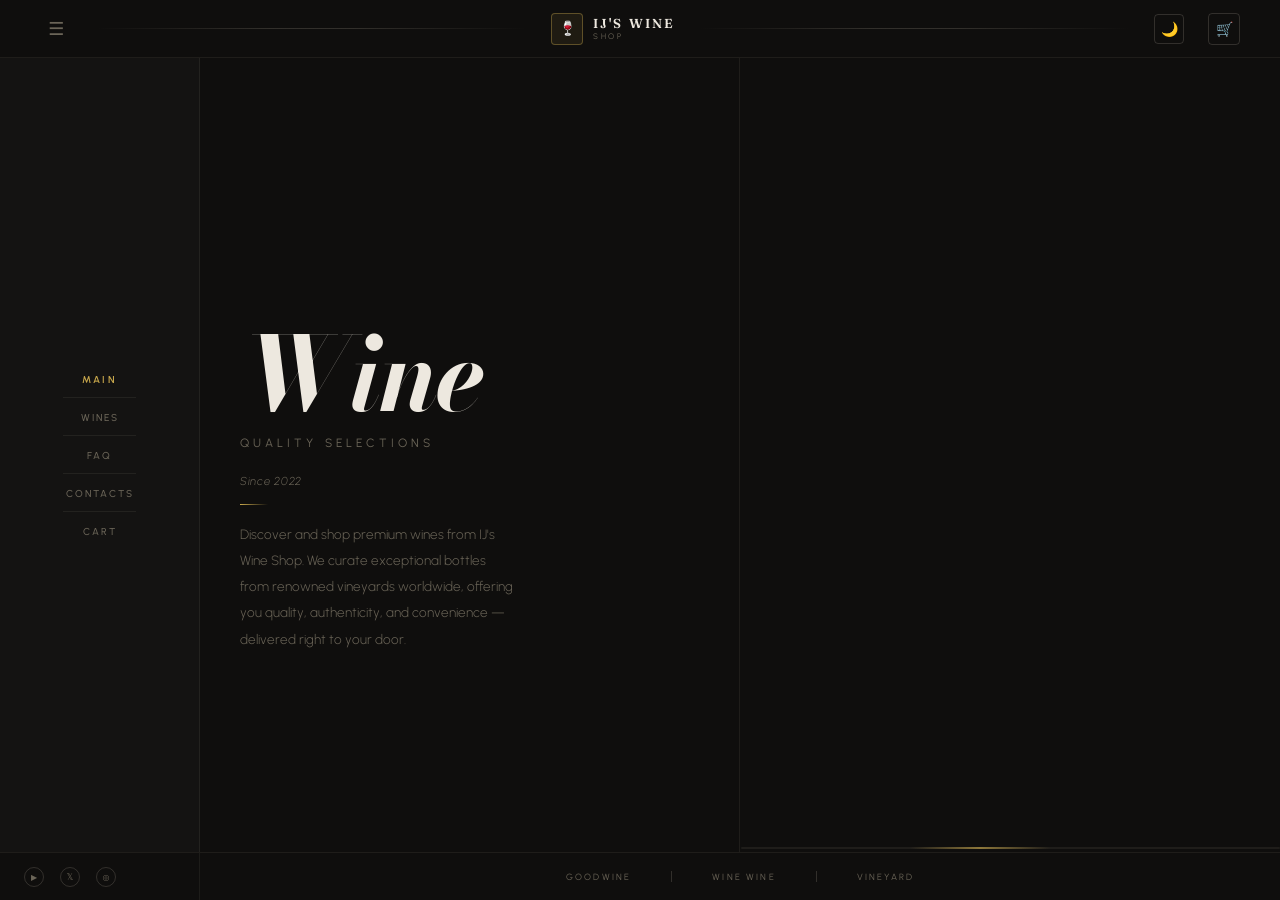
==== commit 626f96f0: "Update index.html" ====
--- a/index.html
+++ b/index.html
@@ -68,127 +68,7 @@
             </div>
           </section>
 
-          <div class="wines-panel">
-            <div class="wine-card">
-              <img
-                src="https://images.unsplash.com/photo-1743184579851-5ec9972100b3?w=520&q=80&auto=format&fit=crop"
-                alt="Status Cava Brut bottle"
-                loading="lazy"
-              />
-              <div class="wine-card-footer">
-                <p class="wine-name">Status</p>
-              </div>
-              <div class="wine-card-overlay">
-                <p class="wine-tag">Spain · NV</p>
-                <p class="wine-name">Status</p>
-                <p class="wine-type">Sparkling, Brut</p>
-                <div class="wine-meta">
-                  <span class="wine-badge">12% ABV</span>
-                  <span class="wine-badge">750ml</span>
-                  <span class="wine-badge">Cava</span>
-                </div>
-                <div class="wine-divider"></div>
-                <p class="wine-price">₦18,000 <span>/ bottle</span></p>
-              </div>
-              <button class="wine-add">Add to Selection</button>
-            </div>
-
-            <div class="wine-card">
-              <img
-                src="https://images.unsplash.com/photo-1701541065406-286a94081f63?w=520&q=80&auto=format&fit=crop"
-                alt="Campari bottle"
-                loading="lazy"
-              />
-              <div class="wine-card-footer">
-                <p class="wine-name">Campari</p>
-              </div>
-              <div class="wine-card-overlay">
-                <p class="wine-tag">Italy · NV</p>
-                <p class="wine-name">Campari</p>
-                <p class="wine-type">Aperitif, Bitter</p>
-                <div class="wine-meta">
-                  <span class="wine-badge">25% ABV</span>
-                  <span class="wine-badge">750ml</span>
-                  <span class="wine-badge">Liqueur</span>
-                </div>
-                <div class="wine-divider"></div>
-                <p class="wine-price">₦24,500 <span>/ bottle</span></p>
-              </div>
-              <button class="wine-add">Add to Selection</button>
-            </div>
-
-            <div class="wine-card">
-              <img
-                src="https://images.unsplash.com/photo-1619451050621-83cb7aada2d7?w=520&q=80&auto=format&fit=crop"
-                alt="Martell VSOP Cognac bottle"
-                loading="lazy"
-              />
-              <div class="wine-card-footer">
-                <p class="wine-name">Martell VSOP</p>
-              </div>
-              <div class="wine-card-overlay">
-                <p class="wine-tag">Cognac, France · NV</p>
-                <p class="wine-name">Martell VSOP</p>
-                <p class="wine-type">Cognac, Premium</p>
-                <div class="wine-meta">
-                  <span class="wine-badge">40% ABV</span>
-                  <span class="wine-badge">750ml</span>
-                  <span class="wine-badge">Brandy</span>
-                </div>
-                <div class="wine-divider"></div>
-                <p class="wine-price">₦52,000 <span>/ bottle</span></p>
-              </div>
-              <button class="wine-add">Add to Selection</button>
-            </div>
-
-            <div class="wine-card">
-              <img
-                src="https://images.unsplash.com/photo-1700893417465-fd14dbc27ffb?w=520&q=80&auto=format&fit=crop"
-                alt="Martin Richman Pinot Noir bottle"
-                loading="lazy"
-              />
-              <div class="wine-card-footer">
-                <p class="wine-name">Martin Richman</p>
-              </div>
-              <div class="wine-card-overlay">
-                <p class="wine-tag">California · 2019</p>
-                <p class="wine-name">Martin Richman</p>
-                <p class="wine-type">Red, Balanced</p>
-                <div class="wine-meta">
-                  <span class="wine-badge">13.5% ABV</span>
-                  <span class="wine-badge">750ml</span>
-                  <span class="wine-badge">Pinot Noir</span>
-                </div>
-                <div class="wine-divider"></div>
-                <p class="wine-price">₦38,000 <span>/ bottle</span></p>
-              </div>
-              <button class="wine-add">Add to Selection</button>
-            </div>
-
-            <div class="wine-card">
-              <img
-                src="https://images.unsplash.com/photo-1534221905680-192a9a88ac81?w=520&q=80&auto=format&fit=crop"
-                alt="Johnnie Walker Red Label bottle"
-                loading="lazy"
-              />
-              <div class="wine-card-footer">
-                <p class="wine-name">Johnnie Walker Red Label</p>
-              </div>
-              <div class="wine-card-overlay">
-                <p class="wine-tag">Scotland · NV</p>
-                <p class="wine-name">Johnnie Walker Red Label</p>
-                <p class="wine-type">Whisky, Blended</p>
-                <div class="wine-meta">
-                  <span class="wine-badge">40% ABV</span>
-                  <span class="wine-badge">750ml</span>
-                  <span class="wine-badge">Scotch</span>
-                </div>
-                <div class="wine-divider"></div>
-                <p class="wine-price">₦36,500 <span>/ bottle</span></p>
-              </div>
-              <button class="wine-add">Add to Selection</button>
-            </div>
-          </div>
+          <div class="wines-panel"></div>
         </div>
 
         <!-- ═══ TAB: WINES ═══ -->
@@ -207,623 +87,7 @@
                 </button>
               </div>
             </div>
-            <div class="catalogue-grid">
-              <div class="catalogue-item" data-type="red">
-                <div class="catalogue-item-img">
-                  <div class="bottle-skeleton">
-                    <div class="skeleton-foil"></div>
-                    <div class="skeleton-neck"></div>
-                    <div class="skeleton-shoulder"></div>
-                    <div class="skeleton-body">
-                      <div class="skeleton-label">
-                        <div class="skeleton-line skeleton-line--short"></div>
-                        <div class="skeleton-line skeleton-line--long"></div>
-                        <div class="skeleton-line skeleton-line--mid"></div>
-                      </div>
-                    </div>
-                  </div>
-                </div>
-                <div class="catalogue-item-info">
-                  <p class="catalogue-tag">North Carolina · 2020</p>
-                  <p class="catalogue-name">Duplin Hat</p>
-                  <p class="catalogue-type">Red, Sweet</p>
-                </div>
-                <div class="catalogue-item-meta">
-                  <span class="wine-badge">11% ABV</span
-                  ><span class="wine-badge">Muscadine</span>
-                </div>
-                <p class="catalogue-price">₦22,000</p>
-                <button class="catalogue-add">Add</button>
-              </div>
-
-              <div class="catalogue-item" data-type="white">
-                <div class="catalogue-item-img">
-                  <div class="bottle-skeleton">
-                    <div class="skeleton-foil"></div>
-                    <div class="skeleton-neck"></div>
-                    <div class="skeleton-shoulder"></div>
-                    <div class="skeleton-body">
-                      <div class="skeleton-label">
-                        <div class="skeleton-line skeleton-line--short"></div>
-                        <div class="skeleton-line skeleton-line--long"></div>
-                        <div class="skeleton-line skeleton-line--mid"></div>
-                      </div>
-                    </div>
-                  </div>
-                </div>
-                <div class="catalogue-item-info">
-                  <p class="catalogue-tag">Napa Valley · 2019</p>
-                  <p class="catalogue-name">First Press, Chardonnay</p>
-                  <p class="catalogue-type">White, Semi Dry</p>
-                </div>
-                <div class="catalogue-item-meta">
-                  <span class="wine-badge">13% ABV</span
-                  ><span class="wine-badge">Oak Aged</span>
-                </div>
-                <p class="catalogue-price">₦28,000</p>
-                <button class="catalogue-add">Add</button>
-              </div>
-
-              <div class="catalogue-item" data-type="red">
-                <div class="catalogue-item-img">
-                  <div class="bottle-skeleton">
-                    <div class="skeleton-foil"></div>
-                    <div class="skeleton-neck"></div>
-                    <div class="skeleton-shoulder"></div>
-                    <div class="skeleton-body">
-                      <div class="skeleton-label">
-                        <div class="skeleton-line skeleton-line--short"></div>
-                        <div class="skeleton-line skeleton-line--long"></div>
-                        <div class="skeleton-line skeleton-line--mid"></div>
-                      </div>
-                    </div>
-                  </div>
-                </div>
-                <div class="catalogue-item-info">
-                  <p class="catalogue-tag">Bordeaux · 2018</p>
-                  <p class="catalogue-name">Château Margaux</p>
-                  <p class="catalogue-type">Red, Dry</p>
-                </div>
-                <div class="catalogue-item-meta">
-                  <span class="wine-badge">14% ABV</span
-                  ><span class="wine-badge">Cabernet</span>
-                </div>
-                <p class="catalogue-price">₦95,000</p>
-                <button class="catalogue-add">Add</button>
-              </div>
-
-              <div class="catalogue-item" data-type="white">
-                <div class="catalogue-item-img">
-                  <div class="bottle-skeleton">
-                    <div class="skeleton-foil"></div>
-                    <div class="skeleton-neck"></div>
-                    <div class="skeleton-shoulder"></div>
-                    <div class="skeleton-body">
-                      <div class="skeleton-label">
-                        <div class="skeleton-line skeleton-line--short"></div>
-                        <div class="skeleton-line skeleton-line--long"></div>
-                        <div class="skeleton-line skeleton-line--mid"></div>
-                      </div>
-                    </div>
-                  </div>
-                </div>
-                <div class="catalogue-item-info">
-                  <p class="catalogue-tag">Marlborough · 2021</p>
-                  <p class="catalogue-name">Cloudy Bay, Sauvignon</p>
-                  <p class="catalogue-type">White, Dry</p>
-                </div>
-                <div class="catalogue-item-meta">
-                  <span class="wine-badge">12.5% ABV</span
-                  ><span class="wine-badge">Crisp</span>
-                </div>
-                <p class="catalogue-price">₦35,000</p>
-                <button class="catalogue-add">Add</button>
-              </div>
-
-              <div class="catalogue-item" data-type="rosé">
-                <div class="catalogue-item-img">
-                  <div class="bottle-skeleton">
-                    <div class="skeleton-foil"></div>
-                    <div class="skeleton-neck"></div>
-                    <div class="skeleton-shoulder"></div>
-                    <div class="skeleton-body">
-                      <div class="skeleton-label">
-                        <div class="skeleton-line skeleton-line--short"></div>
-                        <div class="skeleton-line skeleton-line--long"></div>
-                        <div class="skeleton-line skeleton-line--mid"></div>
-                      </div>
-                    </div>
-                  </div>
-                </div>
-                <div class="catalogue-item-info">
-                  <p class="catalogue-tag">Provence · 2022</p>
-                  <p class="catalogue-name">Whispering Angel</p>
-                  <p class="catalogue-type">Rosé, Dry</p>
-                </div>
-                <div class="catalogue-item-meta">
-                  <span class="wine-badge">13% ABV</span
-                  ><span class="wine-badge">Grenache</span>
-                </div>
-                <p class="catalogue-price">₦42,000</p>
-                <button class="catalogue-add">Add</button>
-              </div>
-
-              <div class="catalogue-item" data-type="red">
-                <div class="catalogue-item-img">
-                  <div class="bottle-skeleton">
-                    <div class="skeleton-foil"></div>
-                    <div class="skeleton-neck"></div>
-                    <div class="skeleton-shoulder"></div>
-                    <div class="skeleton-body">
-                      <div class="skeleton-label">
-                        <div class="skeleton-line skeleton-line--short"></div>
-                        <div class="skeleton-line skeleton-line--long"></div>
-                        <div class="skeleton-line skeleton-line--mid"></div>
-                      </div>
-                    </div>
-                  </div>
-                </div>
-                <div class="catalogue-item-info">
-                  <p class="catalogue-tag">Barossa Valley · 2017</p>
-                  <p class="catalogue-name">Penfolds Grange</p>
-                  <p class="catalogue-type">Red, Full Bodied</p>
-                </div>
-                <div class="catalogue-item-meta">
-                  <span class="wine-badge">14.5% ABV</span
-                  ><span class="wine-badge">Shiraz</span>
-                </div>
-                <p class="catalogue-price">₦180,000</p>
-                <button class="catalogue-add">Add</button>
-              </div>
-
-              <div class="catalogue-item" data-type="champagne">
-                <div class="catalogue-item-img">
-                  <div class="bottle-skeleton">
-                    <div class="skeleton-foil"></div>
-                    <div class="skeleton-neck"></div>
-                    <div class="skeleton-shoulder"></div>
-                    <div class="skeleton-body">
-                      <div class="skeleton-label">
-                        <div class="skeleton-line skeleton-line--short"></div>
-                        <div class="skeleton-line skeleton-line--long"></div>
-                        <div class="skeleton-line skeleton-line--mid"></div>
-                      </div>
-                    </div>
-                  </div>
-                </div>
-                <div class="catalogue-item-info">
-                  <p class="catalogue-tag">Reims, France · NV</p>
-                  <p class="catalogue-name">Veuve Clicquot</p>
-                  <p class="catalogue-type">Champagne, Brut</p>
-                </div>
-                <div class="catalogue-item-meta">
-                  <span class="wine-badge">12% ABV</span
-                  ><span class="wine-badge">Pinot Noir</span>
-                </div>
-                <p class="catalogue-price">₦68,000</p>
-                <button class="catalogue-add">Add</button>
-              </div>
-
-              <div class="catalogue-item" data-type="red">
-                <div class="catalogue-item-img">
-                  <div class="bottle-skeleton">
-                    <div class="skeleton-foil"></div>
-                    <div class="skeleton-neck"></div>
-                    <div class="skeleton-shoulder"></div>
-                    <div class="skeleton-body">
-                      <div class="skeleton-label">
-                        <div class="skeleton-line skeleton-line--short"></div>
-                        <div class="skeleton-line skeleton-line--long"></div>
-                        <div class="skeleton-line skeleton-line--mid"></div>
-                      </div>
-                    </div>
-                  </div>
-                </div>
-                <div class="catalogue-item-info">
-                  <p class="catalogue-tag">Napa Valley · 2019</p>
-                  <p class="catalogue-name">Opus One</p>
-                  <p class="catalogue-type">Red, Bold</p>
-                </div>
-                <div class="catalogue-item-meta">
-                  <span class="wine-badge">15% ABV</span
-                  ><span class="wine-badge">Meritage</span>
-                </div>
-                <p class="catalogue-price">₦220,000</p>
-                <button class="catalogue-add">Add</button>
-              </div>
-
-              <div class="catalogue-item" data-type="white">
-                <div class="catalogue-item-img">
-                  <div class="bottle-skeleton">
-                    <div class="skeleton-foil"></div>
-                    <div class="skeleton-neck"></div>
-                    <div class="skeleton-shoulder"></div>
-                    <div class="skeleton-body">
-                      <div class="skeleton-label">
-                        <div class="skeleton-line skeleton-line--short"></div>
-                        <div class="skeleton-line skeleton-line--long"></div>
-                        <div class="skeleton-line skeleton-line--mid"></div>
-                      </div>
-                    </div>
-                  </div>
-                </div>
-                <div class="catalogue-item-info">
-                  <p class="catalogue-tag">Burgundy · 2020</p>
-                  <p class="catalogue-name">Chablis Premier Cru</p>
-                  <p class="catalogue-type">White, Dry</p>
-                </div>
-                <div class="catalogue-item-meta">
-                  <span class="wine-badge">12.5% ABV</span
-                  ><span class="wine-badge">Chardonnay</span>
-                </div>
-                <p class="catalogue-price">₦55,000</p>
-                <button class="catalogue-add">Add</button>
-              </div>
-
-              <div class="catalogue-item" data-type="red">
-                <div class="catalogue-item-img">
-                  <div class="bottle-skeleton">
-                    <div class="skeleton-foil"></div>
-                    <div class="skeleton-neck"></div>
-                    <div class="skeleton-shoulder"></div>
-                    <div class="skeleton-body">
-                      <div class="skeleton-label">
-                        <div class="skeleton-line skeleton-line--short"></div>
-                        <div class="skeleton-line skeleton-line--long"></div>
-                        <div class="skeleton-line skeleton-line--mid"></div>
-                      </div>
-                    </div>
-                  </div>
-                </div>
-                <div class="catalogue-item-info">
-                  <p class="catalogue-tag">Tuscany · 2018</p>
-                  <p class="catalogue-name">Sassicaia</p>
-                  <p class="catalogue-type">Red, Dry</p>
-                </div>
-                <div class="catalogue-item-meta">
-                  <span class="wine-badge">13.5% ABV</span
-                  ><span class="wine-badge">Cabernet</span>
-                </div>
-                <p class="catalogue-price">₦145,000</p>
-                <button class="catalogue-add">Add</button>
-              </div>
-
-              <div class="catalogue-item" data-type="champagne">
-                <div class="catalogue-item-img">
-                  <div class="bottle-skeleton">
-                    <div class="skeleton-foil"></div>
-                    <div class="skeleton-neck"></div>
-                    <div class="skeleton-shoulder"></div>
-                    <div class="skeleton-body">
-                      <div class="skeleton-label">
-                        <div class="skeleton-line skeleton-line--short"></div>
-                        <div class="skeleton-line skeleton-line--long"></div>
-                        <div class="skeleton-line skeleton-line--mid"></div>
-                      </div>
-                    </div>
-                  </div>
-                </div>
-                <div class="catalogue-item-info">
-                  <p class="catalogue-tag">Épernay · 2013</p>
-                  <p class="catalogue-name">Dom Pérignon</p>
-                  <p class="catalogue-type">Champagne, Vintage</p>
-                </div>
-                <div class="catalogue-item-meta">
-                  <span class="wine-badge">12.5% ABV</span
-                  ><span class="wine-badge">Blend</span>
-                </div>
-                <p class="catalogue-price">₦310,000</p>
-                <button class="catalogue-add">Add</button>
-              </div>
-
-              <div class="catalogue-item" data-type="rosé">
-                <div class="catalogue-item-img">
-                  <div class="bottle-skeleton">
-                    <div class="skeleton-foil"></div>
-                    <div class="skeleton-neck"></div>
-                    <div class="skeleton-shoulder"></div>
-                    <div class="skeleton-body">
-                      <div class="skeleton-label">
-                        <div class="skeleton-line skeleton-line--short"></div>
-                        <div class="skeleton-line skeleton-line--long"></div>
-                        <div class="skeleton-line skeleton-line--mid"></div>
-                      </div>
-                    </div>
-                  </div>
-                </div>
-                <div class="catalogue-item-info">
-                  <p class="catalogue-tag">Provence · 2022</p>
-                  <p class="catalogue-name">Miraval Rosé</p>
-                  <p class="catalogue-type">Rosé, Dry</p>
-                </div>
-                <div class="catalogue-item-meta">
-                  <span class="wine-badge">13% ABV</span
-                  ><span class="wine-badge">Cinsault</span>
-                </div>
-                <p class="catalogue-price">₦38,000</p>
-                <button class="catalogue-add">Add</button>
-              </div>
-
-              <div class="catalogue-item" data-type="red">
-                <div class="catalogue-item-img">
-                  <div class="bottle-skeleton">
-                    <div class="skeleton-foil"></div>
-                    <div class="skeleton-neck"></div>
-                    <div class="skeleton-shoulder"></div>
-                    <div class="skeleton-body">
-                      <div class="skeleton-label">
-                        <div class="skeleton-line skeleton-line--short"></div>
-                        <div class="skeleton-line skeleton-line--long"></div>
-                        <div class="skeleton-line skeleton-line--mid"></div>
-                      </div>
-                    </div>
-                  </div>
-                </div>
-                <div class="catalogue-item-info">
-                  <p class="catalogue-tag">Rhône · 2019</p>
-                  <p class="catalogue-name">Châteauneuf-du-Pape</p>
-                  <p class="catalogue-type">Red, Bold</p>
-                </div>
-                <div class="catalogue-item-meta">
-                  <span class="wine-badge">14.5% ABV</span
-                  ><span class="wine-badge">Grenache</span>
-                </div>
-                <p class="catalogue-price">₦75,000</p>
-                <button class="catalogue-add">Add</button>
-              </div>
-
-              <div class="catalogue-item" data-type="white">
-                <div class="catalogue-item-img">
-                  <div class="bottle-skeleton">
-                    <div class="skeleton-foil"></div>
-                    <div class="skeleton-neck"></div>
-                    <div class="skeleton-shoulder"></div>
-                    <div class="skeleton-body">
-                      <div class="skeleton-label">
-                        <div class="skeleton-line skeleton-line--short"></div>
-                        <div class="skeleton-line skeleton-line--long"></div>
-                        <div class="skeleton-line skeleton-line--mid"></div>
-                      </div>
-                    </div>
-                  </div>
-                </div>
-                <div class="catalogue-item-info">
-                  <p class="catalogue-tag">Loire Valley · 2021</p>
-                  <p class="catalogue-name">Sancerre Blanc</p>
-                  <p class="catalogue-type">White, Crisp</p>
-                </div>
-                <div class="catalogue-item-meta">
-                  <span class="wine-badge">12% ABV</span
-                  ><span class="wine-badge">Sauvignon Blanc</span>
-                </div>
-                <p class="catalogue-price">₦48,000</p>
-                <button class="catalogue-add">Add</button>
-              </div>
-
-              <div class="catalogue-item" data-type="red">
-                <div class="catalogue-item-img">
-                  <div class="bottle-skeleton">
-                    <div class="skeleton-foil"></div>
-                    <div class="skeleton-neck"></div>
-                    <div class="skeleton-shoulder"></div>
-                    <div class="skeleton-body">
-                      <div class="skeleton-label">
-                        <div class="skeleton-line skeleton-line--short"></div>
-                        <div class="skeleton-line skeleton-line--long"></div>
-                        <div class="skeleton-line skeleton-line--mid"></div>
-                      </div>
-                    </div>
-                  </div>
-                </div>
-                <div class="catalogue-item-info">
-                  <p class="catalogue-tag">Veneto · 2017</p>
-                  <p class="catalogue-name">Amarone della Valpolicella</p>
-                  <p class="catalogue-type">Red, Full Bodied</p>
-                </div>
-                <div class="catalogue-item-meta">
-                  <span class="wine-badge">15.5% ABV</span
-                  ><span class="wine-badge">Corvina</span>
-                </div>
-                <p class="catalogue-price">₦165,000</p>
-                <button class="catalogue-add">Add</button>
-              </div>
-
-              <div class="catalogue-item" data-type="champagne">
-                <div class="catalogue-item-img">
-                  <div class="bottle-skeleton">
-                    <div class="skeleton-foil"></div>
-                    <div class="skeleton-neck"></div>
-                    <div class="skeleton-shoulder"></div>
-                    <div class="skeleton-body">
-                      <div class="skeleton-label">
-                        <div class="skeleton-line skeleton-line--short"></div>
-                        <div class="skeleton-line skeleton-line--long"></div>
-                        <div class="skeleton-line skeleton-line--mid"></div>
-                      </div>
-                    </div>
-                  </div>
-                </div>
-                <div class="catalogue-item-info">
-                  <p class="catalogue-tag">Reims · 2002</p>
-                  <p class="catalogue-name">Krug Clos d'Ambonnay</p>
-                  <p class="catalogue-type">Champagne, Prestige</p>
-                </div>
-                <div class="catalogue-item-meta">
-                  <span class="wine-badge">12% ABV</span
-                  ><span class="wine-badge">Vintage</span>
-                </div>
-                <p class="catalogue-price">₦425,000</p>
-                <button class="catalogue-add">Add</button>
-              </div>
-
-              <div class="catalogue-item" data-type="rosé">
-                <div class="catalogue-item-img">
-                  <div class="bottle-skeleton">
-                    <div class="skeleton-foil"></div>
-                    <div class="skeleton-neck"></div>
-                    <div class="skeleton-shoulder"></div>
-                    <div class="skeleton-body">
-                      <div class="skeleton-label">
-                        <div class="skeleton-line skeleton-line--short"></div>
-                        <div class="skeleton-line skeleton-line--long"></div>
-                        <div class="skeleton-line skeleton-line--mid"></div>
-                      </div>
-                    </div>
-                  </div>
-                </div>
-                <div class="catalogue-item-info">
-                  <p class="catalogue-tag">Provence · 2021</p>
-                  <p class="catalogue-name">Bandol Rosé</p>
-                  <p class="catalogue-type">Rosé, Structured</p>
-                </div>
-                <div class="catalogue-item-meta">
-                  <span class="wine-badge">13.5% ABV</span
-                  ><span class="wine-badge">Mourvèdre</span>
-                </div>
-                <p class="catalogue-price">₦51,000</p>
-                <button class="catalogue-add">Add</button>
-              </div>
-
-              <div class="catalogue-item" data-type="red">
-                <div class="catalogue-item-img">
-                  <div class="bottle-skeleton">
-                    <div class="skeleton-foil"></div>
-                    <div class="skeleton-neck"></div>
-                    <div class="skeleton-shoulder"></div>
-                    <div class="skeleton-body">
-                      <div class="skeleton-label">
-                        <div class="skeleton-line skeleton-line--short"></div>
-                        <div class="skeleton-line skeleton-line--long"></div>
-                        <div class="skeleton-line skeleton-line--mid"></div>
-                      </div>
-                    </div>
-                  </div>
-                </div>
-                <div class="catalogue-item-info">
-                  <p class="catalogue-tag">Piedmont · 2018</p>
-                  <p class="catalogue-name">Barolo DOCG</p>
-                  <p class="catalogue-type">Red, Elegant</p>
-                </div>
-                <div class="catalogue-item-meta">
-                  <span class="wine-badge">14% ABV</span
-                  ><span class="wine-badge">Nebbiolo</span>
-                </div>
-                <p class="catalogue-price">₦88,000</p>
-                <button class="catalogue-add">Add</button>
-              </div>
-
-              <div class="catalogue-item" data-type="white">
-                <div class="catalogue-item-img">
-                  <div class="bottle-skeleton">
-                    <div class="skeleton-foil"></div>
-                    <div class="skeleton-neck"></div>
-                    <div class="skeleton-shoulder"></div>
-                    <div class="skeleton-body">
-                      <div class="skeleton-label">
-                        <div class="skeleton-line skeleton-line--short"></div>
-                        <div class="skeleton-line skeleton-line--long"></div>
-                        <div class="skeleton-line skeleton-line--mid"></div>
-                      </div>
-                    </div>
-                  </div>
-                </div>
-                <div class="catalogue-item-info">
-                  <p class="catalogue-tag">Alsace · 2020</p>
-                  <p class="catalogue-name">Riesling Grand Cru</p>
-                  <p class="catalogue-type">White, Floral</p>
-                </div>
-                <div class="catalogue-item-meta">
-                  <span class="wine-badge">12.5% ABV</span
-                  ><span class="wine-badge">Riesling</span>
-                </div>
-                <p class="catalogue-price">₦62,000</p>
-                <button class="catalogue-add">Add</button>
-              </div>
-
-              <div class="catalogue-item" data-type="red">
-                <div class="catalogue-item-img">
-                  <div class="bottle-skeleton">
-                    <div class="skeleton-foil"></div>
-                    <div class="skeleton-neck"></div>
-                    <div class="skeleton-shoulder"></div>
-                    <div class="skeleton-body">
-                      <div class="skeleton-label">
-                        <div class="skeleton-line skeleton-line--short"></div>
-                        <div class="skeleton-line skeleton-line--long"></div>
-                        <div class="skeleton-line skeleton-line--mid"></div>
-                      </div>
-                    </div>
-                  </div>
-                </div>
-                <div class="catalogue-item-info">
-                  <p class="catalogue-tag">Tuscany · 2016</p>
-                  <p class="catalogue-name">Brunello di Montalcino</p>
-                  <p class="catalogue-type">Red, Complex</p>
-                </div>
-                <div class="catalogue-item-meta">
-                  <span class="wine-badge">14.5% ABV</span
-                  ><span class="wine-badge">Brunello</span>
-                </div>
-                <p class="catalogue-price">₦135,000</p>
-                <button class="catalogue-add">Add</button>
-              </div>
-
-              <div class="catalogue-item" data-type="champagne">
-                <div class="catalogue-item-img">
-                  <div class="bottle-skeleton">
-                    <div class="skeleton-foil"></div>
-                    <div class="skeleton-neck"></div>
-                    <div class="skeleton-shoulder"></div>
-                    <div class="skeleton-body">
-                      <div class="skeleton-label">
-                        <div class="skeleton-line skeleton-line--short"></div>
-                        <div class="skeleton-line skeleton-line--long"></div>
-                        <div class="skeleton-line skeleton-line--mid"></div>
-                      </div>
-                    </div>
-                  </div>
-                </div>
-                <div class="catalogue-item-info">
-                  <p class="catalogue-tag">Champagne · NV</p>
-                  <p class="catalogue-name">Laurent-Perrier Grand Siècle</p>
-                  <p class="catalogue-type">Champagne, Prestige</p>
-                </div>
-                <div class="catalogue-item-meta">
-                  <span class="wine-badge">12% ABV</span
-                  ><span class="wine-badge">Multi-Vintage</span>
-                </div>
-                <p class="catalogue-price">₦185,000</p>
-                <button class="catalogue-add">Add</button>
-              </div>
-
-              <div class="catalogue-item" data-type="white">
-                <div class="catalogue-item-img">
-                  <div class="bottle-skeleton">
-                    <div class="skeleton-foil"></div>
-                    <div class="skeleton-neck"></div>
-                    <div class="skeleton-shoulder"></div>
-                    <div class="skeleton-body">
-                      <div class="skeleton-label">
-                        <div class="skeleton-line skeleton-line--short"></div>
-                        <div class="skeleton-line skeleton-line--long"></div>
-                        <div class="skeleton-line skeleton-line--mid"></div>
-                      </div>
-                    </div>
-                  </div>
-                </div>
-                <div class="catalogue-item-info">
-                  <p class="catalogue-tag">Burgundy · 2019</p>
-                  <p class="catalogue-name">Puligny-Montrachet</p>
-                  <p class="catalogue-type">White, Mineral</p>
-                </div>
-                <div class="catalogue-item-meta">
-                  <span class="wine-badge">13% ABV</span
-                  ><span class="wine-badge">Chardonnay</span>
-                </div>
-                <p class="catalogue-price">₦125,000</p>
-                <button class="catalogue-add">Add</button>
-              </div>
-            </div>
+            <div class="catalogue-grid"></div>
           </div>
         </div>
 
@@ -926,73 +190,7 @@
               </div>
 
               <!-- placeholder rows — replace with real items via JS -->
-              <div class="cart-list" id="cart-list">
-                <div class="cart-row">
-                  <div class="cart-row-img">
-                    <div class="bottle-skeleton">
-                      <div class="skeleton-foil"></div>
-                      <div class="skeleton-neck"></div>
-                      <div class="skeleton-shoulder"></div>
-                      <div class="skeleton-body"></div>
-                    </div>
-                  </div>
-                  <div class="cart-row-info">
-                    <p class="cart-row-name">Status Cava Brut</p>
-                    <p class="cart-row-type">Sparkling · Spain</p>
-                  </div>
-                  <div class="cart-row-qty">
-                    <button class="cart-qty-btn">−</button>
-                    <span class="cart-qty-num">1</span>
-                    <button class="cart-qty-btn">+</button>
-                  </div>
-                  <p class="cart-row-price">₦18,000</p>
-                  <button class="cart-remove">×</button>
-                </div>
-
-                <div class="cart-row">
-                  <div class="cart-row-img">
-                    <div class="bottle-skeleton">
-                      <div class="skeleton-foil"></div>
-                      <div class="skeleton-neck"></div>
-                      <div class="skeleton-shoulder"></div>
-                      <div class="skeleton-body"></div>
-                    </div>
-                  </div>
-                  <div class="cart-row-info">
-                    <p class="cart-row-name">Martell VSOP</p>
-                    <p class="cart-row-type">Cognac · France</p>
-                  </div>
-                  <div class="cart-row-qty">
-                    <button class="cart-qty-btn">−</button>
-                    <span class="cart-qty-num">2</span>
-                    <button class="cart-qty-btn">+</button>
-                  </div>
-                  <p class="cart-row-price">₦104,000</p>
-                  <button class="cart-remove">×</button>
-                </div>
-
-                <div class="cart-row">
-                  <div class="cart-row-img">
-                    <div class="bottle-skeleton">
-                      <div class="skeleton-foil"></div>
-                      <div class="skeleton-neck"></div>
-                      <div class="skeleton-shoulder"></div>
-                      <div class="skeleton-body"></div>
-                    </div>
-                  </div>
-                  <div class="cart-row-info">
-                    <p class="cart-row-name">Château Margaux</p>
-                    <p class="cart-row-type">Red, Dry · Bordeaux</p>
-                  </div>
-                  <div class="cart-row-qty">
-                    <button class="cart-qty-btn">−</button>
-                    <span class="cart-qty-num">1</span>
-                    <button class="cart-qty-btn">+</button>
-                  </div>
-                  <p class="cart-row-price">₦95,000</p>
-                  <button class="cart-remove">×</button>
-                </div>
-              </div>
+              <div class="cart-list" id="cart-list"></div>
             </div>
 
             <!-- RIGHT: order summary -->
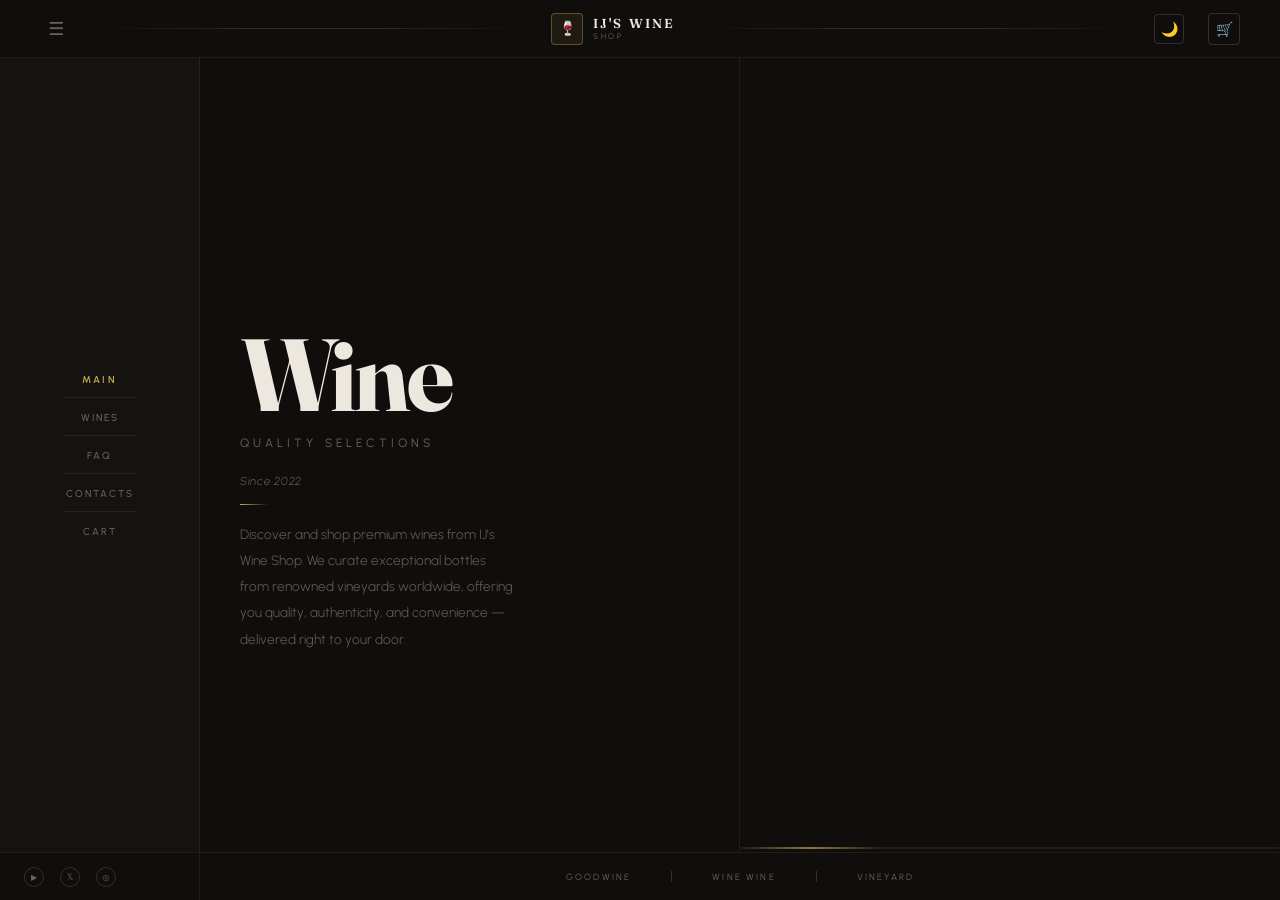
==== commit 6955a46d: "Update index.html" ====
--- a/index.html
+++ b/index.html
@@ -218,15 +218,6 @@
               </div>
 
               <div class="cart-summary-rule"></div>
-
-              <div class="cart-promo">
-                <input
-                  class="cart-promo-input"
-                  type="text"
-                  placeholder="Promo code"
-                />
-                <button class="cart-promo-btn">Apply</button>
-              </div>
 
               <button class="cart-checkout-btn">Proceed to Checkout →</button>
               <p class="cart-note">Secure checkout · Delivery within Lagos</p>
--- a/styles.css
+++ b/styles.css
@@ -368,10 +368,9 @@
 }
 
 .hero-title {
-  font-family: var(--font-heading);
+  font-family: var(--font-display);
   font-size: clamp(64px, 8vw, 106px);
   font-weight: 700;
-  font-style: italic;
   line-height: 0.88;
   letter-spacing: -0.03em;
   color: var(--ink);
@@ -421,7 +420,7 @@
   overflow-x: auto;
   overflow-y: hidden;
   scrollbar-width: none;
-  scroll-behavior: smooth;
+  scroll-behavior: auto;
 }
 .wines-panel::-webkit-scrollbar {
   display: none;
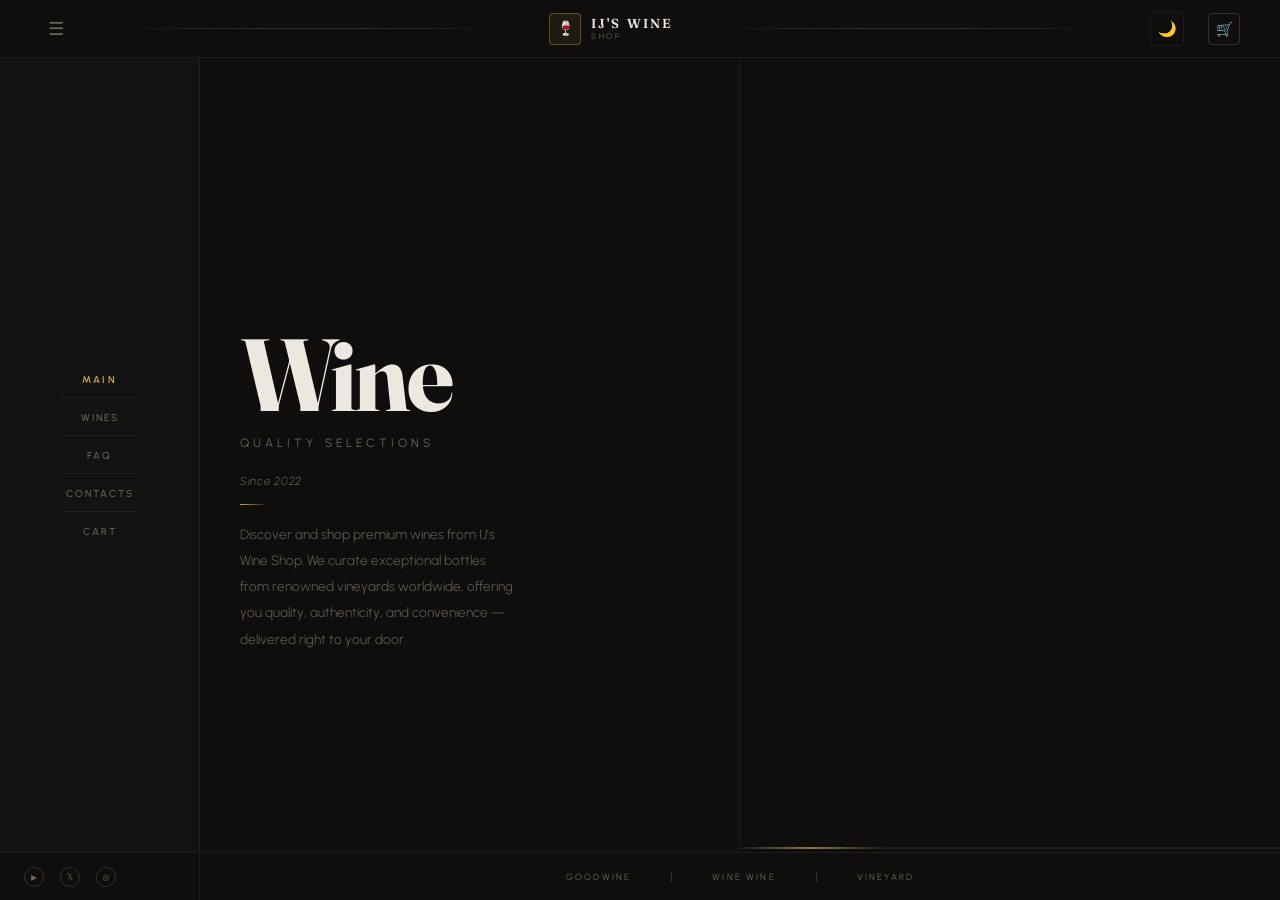
==== commit 6875e76c: "Add files via upload" ====
--- a/index.html
+++ b/index.html
@@ -218,6 +218,15 @@
               </div>
 
               <div class="cart-summary-rule"></div>
+
+              <div class="cart-promo">
+                <input
+                  class="cart-promo-input"
+                  type="text"
+                  placeholder="Promo code"
+                />
+                <button class="cart-promo-btn">Apply</button>
+              </div>
 
               <button class="cart-checkout-btn">Proceed to Checkout →</button>
               <p class="cart-note">Secure checkout · Delivery within Lagos</p>
@@ -407,6 +416,7 @@
 
     <script src="script.js"></script>
     <script type="module" src="test.js"></script>
+    <script type="module" src="config.js"></script>
     <script src="light-theme.js"></script>
   </body>
 </html>
--- a/light-theme.css
+++ b/light-theme.css
@@ -0,0 +1,50 @@
+/* ══════════════════════════════════════════
+   LIGHT MODE OVERRIDES
+══════════════════════════════════════════ */
+
+body.light-mode {
+  --cream: #f5f0e8;
+  --cream-dark: #ede5d8;
+  --cream-mid: #f0ebe0;
+  --ink: #1a1510;
+  --ink-light: #3d3020;
+  --ink-muted: #7a6a50;
+  --border: rgba(80, 60, 30, 0.12);
+  --border-strong: rgba(80, 60, 30, 0.25);
+  --gold: #b8952a;
+  --gold-light: #d4a830;
+}
+
+/* inputs in light mode */
+body.light-mode .form-input {
+  background: rgba(0, 0, 0, 0.03);
+  color: var(--ink);
+}
+
+body.light-mode .cart-promo-input {
+  background: rgba(0, 0, 0, 0.03);
+  color: var(--ink);
+}
+
+/* ── THEME TOGGLE BUTTON ── */
+#theme-toggle {
+  cursor: pointer;
+  background: transparent;
+  border: 1px solid var(--border);
+  color: var(--ink-muted);
+  width: 34px;
+  height: 34px;
+  border-radius: 3px;
+  display: flex;
+  align-items: center;
+  justify-content: center;
+  font-size: 15px;
+  flex-shrink: 0;
+  transition: color 0.2s ease, border-color 0.2s ease, background 0.2s ease;
+}
+
+#theme-toggle:hover {
+  color: var(--gold);
+  border-color: rgba(212, 180, 106, 0.4);
+  background: rgba(212, 180, 106, 0.06);
+}
